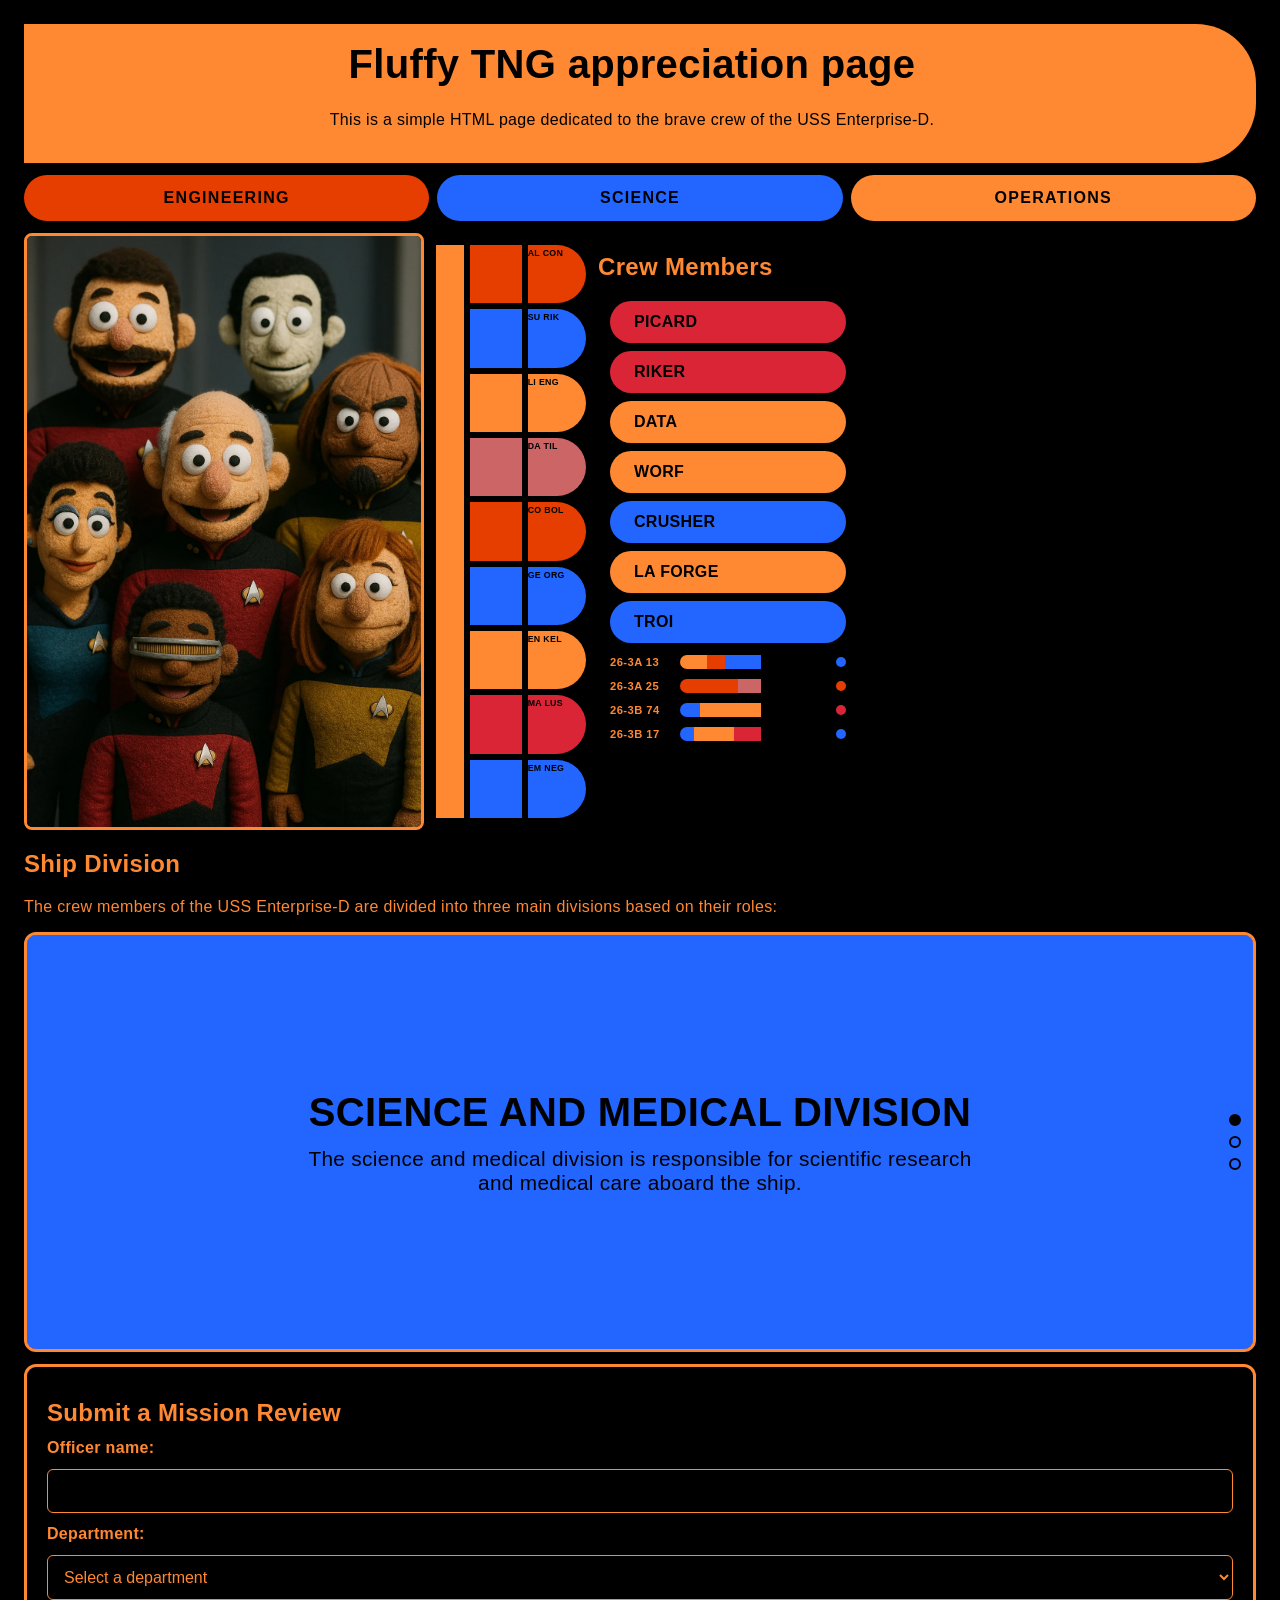
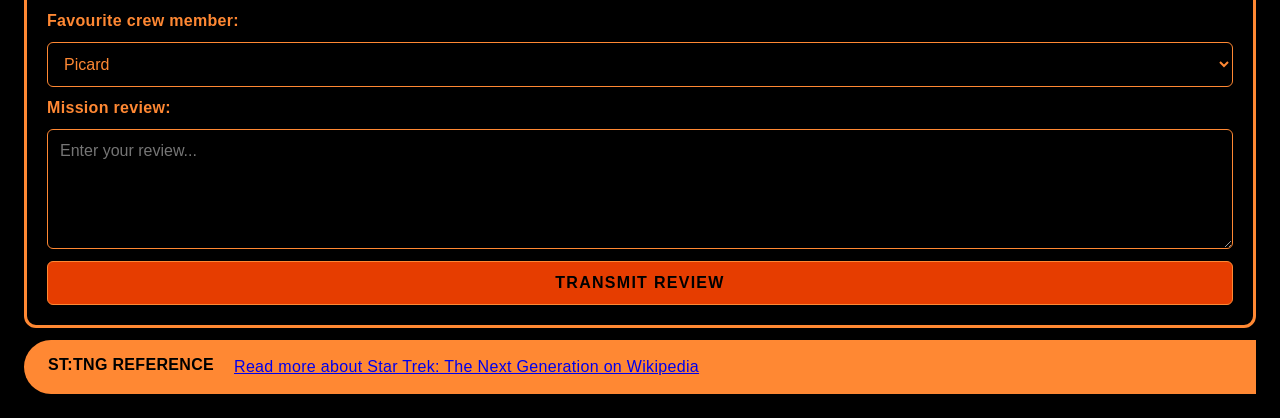
==== index.html @ 2b1b1699 "Add files via upload" ====
<!DOCTYPE html>
<html lang="en">
    <head> 
        <meta charset="UTF-8">
        <meta name="viewport" content="width=device-width, initial-scale=1">
        <title>Fluffy TNG</title>
        <link rel="stylesheet" type="text/css" href="style.css">
    </head>
    <body>
        <header class="header-content">
            <h1>Fluffy TNG appreciation page</h1>
            <p>This is a simple HTML page dedicated to the brave crew of the USS Enterprise-D.</p>
        </header>
        <div class="top">
            <button type="button" class="console-btn btn-eng">Engineering</button>
            <button type="button" class="console-btn btn-science">Science</button>
            <button type="button" class="console-btn btn-ops">Operations</button>
        </div>
        
        <div class="container">
            <div class="main">
                <img src="TNG.webp" alt="The crew of the USS Enterprise-D" width="400" height="400">
            </div>
            <div class="icon-grid" aria-hidden="true">
                <span class="icon-cell-block" style="--c: var(--lcars-orange);"></span>
                <span class="icon-cell" data-label="AL CON" style="--c: var(--lcars-orange);"></span>
                <span class="icon-cell-block" style="--c: var(--lcars-blue);"></span>
                <span class="icon-cell" data-label="SU RIK" style="--c: var(--lcars-blue);"></span>
                <span class="icon-cell-block" style="--c: var(--lcars-peach);"></span>
                <span class="icon-cell" data-label="LI ENG"style="--c: var(--lcars-peach);"></span>
                <span class="icon-cell-block" style="--c: var(--lcars-lavender);"></span>
                <span class="icon-cell" data-label="DA TIL" style="--c: var(--lcars-lavender);"></span>
                <span class="icon-cell-block" style="--c: var(--lcars-orange);"></span>
                <span class="icon-cell" data-label="CO BOL" style="--c: var(--lcars-orange);"></span>
                <span class="icon-cell-block" style="--c: var(--lcars-blue);"></span>
                <span class="icon-cell" data-label="GE ORG" style="--c: var(--lcars-blue);"></span>
                <span class="icon-cell-block" style="--c: var(--lcars-peach);"></span>
                <span class="icon-cell" data-label="EN KEL" style="--c: var(--lcars-peach);"></span>
                <span class="icon-cell-block" style="--c: var(--lcars-alert);"></span>
                <span class="icon-cell" data-label="MA LUS" style="--c: var(--lcars-alert);"></span>
                <span class="icon-cell-block" style="--c: var(--lcars-blue);"></span>
                <span class="icon-cell" data-label="EM NEG" style="--c: var(--lcars-blue);"></span>
            </div>
            <div class="side">
                <h2>Crew Members</h2>
                <nav>
                    <ul>
                        <li>
                            <details name="crew">
                                <summary class="bar-red">Picard</summary>
                                <p>Captain Jean-Luc Picard is the thoughtful and diplomatic commander of the USS Enterprise-D.</p>
                            </details>
                        </li>
                        <li>
                            <details name="crew">
                                <summary class="bar-red">Riker</summary>
                                <p>Commander William Riker is Picard's trusted First Officer and an experienced starship officer.</p>
                            </details>
                        </li>
                        <li>
                            <details name="crew">
                                <summary class="bar-peach">Data</summary>
                                <p>Lieutenant Commander Data is an android science officer who seeks to understand humanity.</p>
                            </details>
                        </li>
                        <li>
                            <details name="crew">
                                <summary class="bar-peach">Worf</summary>
                                <p>Lieutenant Worf is the Enterprise-D's Klingon security chief and tactical officer.</p>
                            </details>
                        </li>
                        <li>
                            <details name="crew">
                                <summary class="bar-blue">Crusher</summary>
                                <p>Dr Beverly Crusher is the ship's chief medical officer.</p>
                            </details>
                        </li>
                        <li>
                            <details name="crew">
                                <summary class="bar-peach">La Forge</summary>
                                <p>Lieutenant Commander Geordi La Forge is the ship's chief engineer.</p>
                            </details>
                        </li>
                        <li>
                            <details name="crew">
                                <summary class="bar-blue">Troi</summary>
                                <p>Commander Deanna Troi is the ship's empathic counsellor.</p>
                            </details>
                        </li>
                    </ul>
                </nav>
                <div class="readout" aria-hidden="true">
                    <div class="readout-row">
                        <span class="readout-label">26-3A 13</span>
                        <div class="readout-bar">
                            <div class="readout-fill">
                                <span class="seg" style="--c: var(--lcars-peach); flex-grow: 3;"></span>
                                <span class="seg" style="--c: var(--lcars-orange); flex-grow: 2;"></span>
                                <span class="seg" style="--c: var(--lcars-blue); flex-grow: 4;"></span>
                            </div>
                        </div>
                        <span class="led-dot"></span>
                    </div>
                    <div class="readout-row">
                        <span class="readout-label">26-3A 25</span>
                        <div class="readout-bar">
                            <div class="readout-fill">
                                <span class="seg" style="--c: var(--lcars-orange); flex-grow: 5;"></span>
                                <span class="seg" style="--c: var(--lcars-lavender); flex-grow: 2;"></span>
                            </div>
                        </div>
                        <span class="led-dot"></span>
                    </div>
                    <div class="readout-row">
                        <span class="readout-label">26-3B 74</span>
                        <div class="readout-bar">
                            <div class="readout-fill">
                                <span class="seg" style="--c: var(--lcars-blue); flex-grow: 2;"></span>
                                <span class="seg" style="--c: var(--lcars-peach); flex-grow: 6;"></span>
                            </div>
                        </div>
                        <span class="led-dot"></span>
                    </div>
                    <div class="readout-row">
                        <span class="readout-label">26-3B 17</span>
                        <div class="readout-bar">
                            <div class="readout-fill">
                                <span class="seg" style="--c: var(--lcars-blue); flex-grow: 2;"></span>
                                <span class="seg" style="--c: var(--lcars-peach); flex-grow: 6;"></span>
                                <span class="seg" style="--c: var(--lcars-alert); flex-grow: 4;"></span>
                            </div>
                        </div>
                        <span class="led-dot"></span>
                    </div>
                </div>
            </div>     
        </div>
        
        <h2>Ship Division</h2>
        <p>The crew members of the USS Enterprise-D are divided into three main divisions based on their roles:</p>

        <div class="division-frame">
            <div class="division-scroller" tabindex="0" aria-label="Ship divisions">
                <section class="division-section section-command">
                    <div class="division-content">
                        <h3>Command Division</h3>
                        <p>The command division is responsible for the overall leadership and strategic decision-making of the ship.</p>
                    </div>
                </section>
                <section class="division-section section-operations">
                    <div class="division-content">
                        <h3>Operations Division</h3>
                        <p>The operations division handles the technical and administrative aspects of the ship's operation.</p>
                    </div>
                </section>
                <section class="division-section section-science">
                    <div class="division-content">
                        <h3>Science and Medical Division</h3>
                        <p>The science and medical division is responsible for scientific research and medical care aboard the ship.</p>
                    </div>
                </section>
            </div>
            <div class="pips" aria-hidden="true">
                <span class="pip active"></span>
                <span class="pip"></span>
                <span class="pip"></span>
            </div>
        </div>

        <section class="mission-form" id="mission-panel">
    <div class="form-layer">
        <h2>Submit a Mission Review</h2>

        <form action="#" method="post" id="mission-form">
            <label for="name">Officer name:</label>
            <input type="text" id="name" name="name" required>

            <label for="department">Department:</label>
            <select id="department" name="department" required>
                <option value="">Select a department</option>
                <option value="command">Command</option>
                <option value="operations">Operations</option>
                <option value="science-medical">Science and Medical</option>
            </select>

            <label for="crew-member">Favourite crew member:</label>
            <select id="crew-member" name="crew-member">
                <option>Picard</option>
                <option>Riker</option>
                <option>Data</option>
                <option>Worf</option>
                <option>La Forge</option>
                <option>Troi</option>
            </select>

            <label for="review">Mission review:</label>
            <textarea id="review" name="review" rows="5" placeholder="Enter your review..."></textarea>

            <button type="submit">Transmit Review</button>
        </form>
    </div>

    <div class="transmission-status" id="transmission-status" aria-live="polite" hidden>
    <div class="ufp-badge" aria-hidden="true">
        <img src="UFP.jpg" alt="United Federation of Planets logo">
    </div>

    <p class="status-line">OUTGOING TRANSMISSION</p>
    <p class="status-detail" id="status-detail"></p>
    <button type="button" id="status-reset">Close</button>
</div>
</section>
        <footer class="footer-content">
            <h2>ST:TNG reference</h2>
            <a href="https://en.wikipedia.org/wiki/Star_Trek:_The_Next_Generation">Read more about Star Trek: The Next Generation on Wikipedia</a>
        </footer> 
    <script src="script.js"></script>       
    </body> 
</html>
---- style.css ----
:root {
    --lcars-black: #000000;
    --lcars-orange: #e63d00;
    --lcars-peach: #ff8833;
    --lcars-lavender: #cc6666;
    --lcars-blue: #2266ff;
    --lcars-alert: #da2537;
    --lcars-font: "Helvetica Ultra Compressed", sans-serif;
}

* {
    box-sizing: border-box;
}

body {
    margin: 0;
    padding: clamp(12px, 4vw, 24px);
    background: var(--lcars-black);
    color: var(--lcars-peach);
    font-family: var(--lcars-font);
    letter-spacing: 0.02em;
}

header {
    display: flex;
    flex-direction: column;
    align-items: center;
    background: var(--lcars-peach);
    border-radius: 0 60px 60px 0;
    padding: 18px 40px 18px 24px;
    margin-bottom: 12px;
    gap: 8px;
}

.header-content h1 {
    margin: 0;
    color: var(--lcars-black);
    font-size: clamp(1.25rem, 4vw + 0.5rem, 2.5rem);
}

.header-content p {
    color: var(--lcars-black);
}

.container {
    display: flex;
    flex-wrap: wrap;
    gap: 12px;
}
.top {
    display: flex;
    flex-wrap: wrap;
    gap: 8px;
    margin-bottom: 12px;
}

.console-btn {
    flex: 1 1 120px;
    padding: 14px 12px;
    border: none;
    border-radius: 999px;
    font: inherit;
    font-weight: 900;
    letter-spacing: 0.08em;
    text-transform: uppercase;
    color: var(--lcars-black);
    cursor: pointer;
    transition: filter 0.15s ease, transform 0.1s ease;
}

.console-btn.active {
    outline: 3px solid var(--lcars-alert);
    outline-offset: 2px;
}

.console-btn:hover {
    filter: brightness(1.2);
}

/* Button and barStyles */
.btn-eng {
    background: var(--lcars-orange);
}
.btn-science {
    background: var(--lcars-blue);
}
.btn-ops {
    background: var(--lcars-peach);
}

.bar-orange {
    background: var(--lcars-orange);
}
.bar-peach {
    background: var(--lcars-peach);
}
.bar-lavender {
    background: var(--lcars-lavender);
}
.bar-blue {
    background: var(--lcars-blue);
}
.bar-red {
    background: var(--lcars-alert);
}

/* ============================================= */

.side {
    flex: 0 1 260px;
    max-width: 320px;
    background-color: var(--lcars-black);
    padding: 0 0 20px;
}
.main {
    display: flex;
    justify-content: flex-start;
    align-items: flex-start;
}

/*----------- System Readout -----------*/

.icon-grid {
    flex: 0 1 150px;
    display: grid;
    grid-template-columns: 28px 1fr 1fr;
    grid-auto-rows: minmax(40px, auto);
    gap: 6px;
    padding: 12px 0;
}

.icon-grid::before {
    content: "";
    grid-column: 1;
    grid-row: 1 / 10;
    background: var(--lcars-peach) 25% 100%
}

.icon-cell {
    aspect-ratio: 1;
    place-items: start center;
    padding-top: 3px;
    border-radius: 0 60px 60px 0;
    background: var(--c);
    animation: led-flicker 2.8s ease-in-out infinite;
    color: var(--lcars-black);
    font-size: 0.55rem;
    font-weight: 900;
    grid-column: 3;
}

.icon-cell-block {
    display: block;
    background: var(--c);
    animation: led-flicker 2.8s ease-in-out infinite;
    grid-column: 2;
}

.icon-cell::before {
    content: attr(data-label);
}

.icon-grid .icon-cell:nth-child(2) { animation-delay: 0.1s; animation-duration: 2.3s; }
.icon-grid .icon-cell:nth-child(4) { animation-delay: 1.4s; animation-duration: 3.1s; }
.icon-grid .icon-cell:nth-child(6) { animation-delay: 0.6s; animation-duration: 2.7s; }
.icon-grid .icon-cell:nth-child(8) { animation-delay: 2.0s; animation-duration: 3.6s; }
.icon-grid .icon-cell:nth-child(10) { animation-delay: 0.3s; animation-duration: 2.9s; }
.icon-grid .icon-cell:nth-child(12) { animation-delay: 1.8s; animation-duration: 2.4s; }
.icon-grid .icon-cell:nth-child(14) { animation-delay: 0.9s; animation-duration: 3.3s; }
.icon-grid .icon-cell:nth-child(16) { animation-delay: 2.4s; animation-duration: 2.6s; }
.icon-grid .icon-cell:nth-child(18) { animation-delay: 1.1s; animation-duration: 3.0s; }

.icon-grid .icon-cell-block:nth-child(1) { animation-delay: 0.2s; animation-duration: 2.4s; }
.icon-grid .icon-cell-block:nth-child(3) { animation-delay: 1.5s; animation-duration: 3.2s; }
.icon-grid .icon-cell-block:nth-child(5) { animation-delay: 0.7s; animation-duration: 2.8s; }
.icon-grid .icon-cell-block:nth-child(7) { animation-delay: 2.1s; animation-duration: 3.7s; }
.icon-grid .icon-cell-block:nth-child(9) { animation-delay: 0.4s; animation-duration: 3.0s; }
.icon-grid .icon-cell-block:nth-child(11) { animation-delay: 1.9s; animation-duration: 2.5s; }
.icon-grid .icon-cell-block:nth-child(13) { animation-delay: 1.0s; animation-duration: 3.4s; }
.icon-grid .icon-cell-block:nth-child(15) { animation-delay: 2.5s; animation-duration: 2.7s; }
.icon-grid .icon-cell-block:nth-child(17) { animation-delay: 1.2s; animation-duration: 3.1s; }

@media screen and (max-width: 700px) {
    .container {
        flex-direction: column;
    }

    .side,
    .main,
    .icon-grid {
        flex: 1 1 auto;
        width: 100%;
        max-width: none;
    }

    .icon-grid {
        grid-template-columns: 28px repeat(2, minmax(0, 1fr));
        padding: 10px 0;
    }

    .icon-cell {
        aspect-ratio: auto;
        min-height: 40px;
    }

    header {
        border-radius: 0 40px 40px 0;
        padding: 14px 24px 14px 16px;
    }

    footer {
        flex-direction: column;
        align-items: flex-start;
        border-radius: 40px 0 0 40px;
    }

    .uniform,
    nav ul li summary {
        padding: 12px 18px; 
    }
}

img {
    display: block;
    margin: 0;
    border: 3px solid var(--lcars-peach);
    border-radius: 8px;
    max-width: 100%;
    height: auto;
}

nav ul {
    list-style: none;
    margin: 0;
    padding: 0 12px;
    display: flex;
    flex-direction: column;
    gap: 8px;
}

nav ul li summary {
    padding: 12px 24px;
    border-radius: 999px;
    font-weight: 900;
    text-transform: uppercase;
    color: var(--lcars-black);
    list-style: none; /* removes the default triangle icon */
    cursor: pointer;
}

nav ul li summary:hover {
    filter: brightness(1.2);
}

nav ul li details p {
    background: var(--lcars-black);
    color: var(--lcars-peach);
    margin: 4px 0 0;
    padding: 10px 16px;
    border-radius: 0 0 16px 16px;
}

/*----------- Uniform Styles -----------*/

.uniform {
    margin: 8px 12px;
    padding: 10px 18px;
    border-radius: 999px;
    font-weight: 900;
    text-transform: uppercase;
    font-size: 0.85rem;
}

/*----------- System readout (sidebar) -----------*/

.readout {
    display: flex;
    flex-direction: column;
    gap: 10px;
    padding: 12px;
    margin-bottom: 20px;
}

.readout-row {
    display: flex;
    align-items: center;
    gap: 8px;
}

.readout-label {
    width: 62px;
    flex-shrink: 0;
    font-size: 0.7rem;
    font-weight: 900;
    letter-spacing: 0.04em;
    color: var(--lcars-peach);
}

.readout-bar {
    display: flex;
    flex: 1;
    height: 14px;
    border-radius: 999px;
    overflow: hidden;
    background: var(--lcars-black);
}

.readout-fill {
    display: flex;
    height: 100%;
    width: 55%;
    animation: readout-pulse 4s ease-in-out infinite;
}

.readout-fill .seg {
    background: var(--c);
    flex-grow: 1;
}

.readout-row:nth-child(1) .readout-fill {
    animation-duration: 3.6s;
    animation-delay: 0s;
}

.readout-row:nth-child(2) .readout-fill {
    animation-duration: 5.1s;
    animation-delay: 0.8s;
}

.readout-row:nth-child(3) .readout-fill {
    animation-duration: 4.4s;
    animation-delay: 1.6s;
}

.readout-row:nth-child(4) .readout-fill {
    animation-duration: 2.4s;
    animation-delay: 1.1s;
}

@keyframes readout-pulse {
    0%   { width: 45%; }
    30%  { width: 88%; }
    55%  { width: 60%; }
    80%  { width: 97%; }
    100% { width: 45%; }
}

.led-dot {
    width: 10px;
    height: 10px;
    border-radius: 50%;
    flex-shrink: 0;
    background: var(--lcars-alert);
    animation: led-flicker 2.6s ease-in-out infinite;
}

.readout-row:nth-child(1) .led-dot {
    background: var(--lcars-blue);
    animation-delay: 0.2s;
    animation-duration: 2.1s;
}

.readout-row:nth-child(2) .led-dot {
    background: var(--lcars-orange);
    animation-delay: 1.3s;
    animation-duration: 3.4s;
}

.readout-row:nth-child(3) .led-dot {
    background: var(--lcars-alert);
    animation-delay: 0.7s;
    animation-duration: 2.8s;
}

.readout-row:nth-child(4) .led-dot {
    background: var(--lcars-blue);
    animation-delay: 0.3s;
    animation-duration: 2.5s;
}

@keyframes led-flicker {
    0%, 45%   { opacity: 1; }
    50%       { opacity: 0.12; }
    55%, 100% { opacity: 1; }
}

/* Division scroller section */

.division-frame {
    position: relative;
    height: min(70dvh, 420px);
    margin: 12px 0;
    border: 3px solid var(--lcars-peach);
    border-radius: 12px;
    background: var(--lcars-black);
    overflow: hidden;
    contain: paint; 
}

.division-scroller {
    height: 100%;
    overflow-y: auto;
    scroll-snap-type: y mandatory;
    overscroll-behavior: auto;    
}

.division-section {
    height: 100%;
    scroll-snap-align: start;
    scroll-snap-stop: always;
    view-timeline: --section;
}

.section-command    { --bg: var(--lcars-alert); }
.section-operations { --bg: var(--lcars-peach); }
.section-science    { --bg: var(--lcars-blue); }

.division-content {
    height: 100%;
    display: grid;
    place-content: center;
    gap: 12px;
    padding: 0 20px;
    text-align: center;
    color: var(--lcars-black);
    background: var(--bg);
}

.division-content h3 {
    margin: 0;
    font-size: clamp(1.5rem, 6vw, 2.5rem);
    text-transform: uppercase;
}

.division-content p {
    margin: 0 auto;
    max-width: 60ch;
    font-size: clamp(1rem, 3vw, 1.3rem);
}

.pips {
    position: absolute;
    top: 50%;
    right: 12px;
    transform: translateY(-50%);
    display: flex;
    flex-direction: column;
    gap: 10px;
}

.pip {
    width: 12px;
    height: 12px;
    border: 2px solid var(--lcars-black);
    border-radius: 50px;
}

.pip.active {
    background: var(--lcars-black);
}

@supports (animation-timeline: view()) {
    @media (prefers-reduced-motion: no-preference) {
        .division-content {
            position: fixed;
            inset: 0;
            height: auto;
            pointer-events: none;
            animation: blink ease-in-out both;
            animation-timeline: --section;
        }
    }
}

@keyframes blink {
    0%, 100% { filter: blur(0.5rem); opacity: 0; }
    50%      { filter: blur(0);      opacity: 1; }
}

/*----------- Footer -----------*/

footer {
    display: flex;
    align-items: center;
    gap: 20px;
    background: var(--lcars-peach);
    border-radius: 60px 0 0 60px;
    padding: 16px 24px;
    margin-top: 12px;
}

.footer-content h2 {
    margin: 0 0 4px;
    color: var(--lcars-black);
    text-transform: uppercase;
    font-size: 1rem;
}

/*----------- Form Styles -----------*/

.mission-form {
    position: relative;
    background: var(--lcars-black);
    padding: 20px;
    border: 3px solid var(--lcars-peach);
    border-radius: 12px;
    overflow: hidden;
}

.form-layer {
    transition: opacity 0.2s ease;
}

.mission-form.is-locked .form-layer {
    opacity: 0.2;
    filter: blur(1px);
    pointer-events: none;
}

.mission-form h2 {
    margin: 12px 0;
    color: var(--lcars-peach);
    text-align: left;
}

.mission-form form {
    display: flex;
    flex-direction: column;
    gap: 12px;
}

.mission-form label {
    color: var(--lcars-peach);
    font-weight: 600;
}

.mission-form input,
.mission-form select,
.mission-form textarea,
.mission-form button {
    width: 100%;
    padding: 0.75rem;
    border: 1px solid var(--lcars-peach);
    border-radius: 6px;
    background-color: var(--lcars-black);
    color: var(--lcars-peach);   
    font: inherit;
}

.mission-form input:focus-visible,
.mission-form select:focus-visible,
.mission-form textarea:focus-visible {
    outline: 2px solid var(--lcars-blue);
    outline-offset: 2px;
}

.mission-form textarea {
    min-height: 120px;
    resize: vertical;
}

.mission-form button {
    background: var(--lcars-orange);
    color: var(--lcars-black);
    font-weight: 900;
    letter-spacing: 0.08em;
    text-transform: uppercase;
    cursor: pointer;
    transition: filter 0.2s ease;
}

.mission-form button:hover {
    filter: brightness(1.12);
}

/*----------- Transmission Status -----------*/

.transmission-status {
    position: absolute;
    inset: 20px;
    display: flex;
    flex-direction: column;
    justify-content: center;
    align-items: center;
    border: 3px solid var(--lcars-blue);
    border-radius: 12px;
    padding: 20px;
    background: var(--lcars-black);
    font-family: var(--lcars-font);
    opacity: 0;
    pointer-events: none;
    transition: opacity 0.2s ease;
    text-align: center;
}

.mission-form.is-locked .transmission-status {
    opacity: 1;
    pointer-events: auto;
}

.ufp-badge {
    width: auto;
    height: auto;
    display: grid;
    place-items: center; 
    position: relative;
    background: var(--lcars-black);
}

.status-line {
    margin: 0 0 10px;
    color: var(--lcars-peach);
    font-weight: 900;
    letter-spacing: 0.22em;
    text-transform: uppercase;
    text-align: center;
    font-size: clamp(1.3rem, 7vw, 2.5rem);
    animation: status-blink 1.4s steps(1) infinite;
}
.status-detail {
    margin: 0 0 16px;
    color: var(--lcars-blue);
    line-height: 1.4;
    font-size: clamp(1rem, 4.5vw, 2rem);
}

#status-reset {
    width: auto;
    padding: 0.6rem 1.2rem;
    border: 1px solid var(--lcars-peach);
    border-radius: 6px;
    background: var(--lcars-peach);
    color: var(--lcars-black);
    font: inherit;
    font-weight: 900;
    text-transform: uppercase;
    letter-spacing: 0.06em;
    cursor: pointer;
    transition: filter 0.2s ease;
}

#status-reset:hover {
    filter: brightness(1.12);
}

@keyframes status-blink {
    0%, 60% { opacity: 1; }
    75% { opacity: 0.35; }
    100% { opacity: 1; }
}
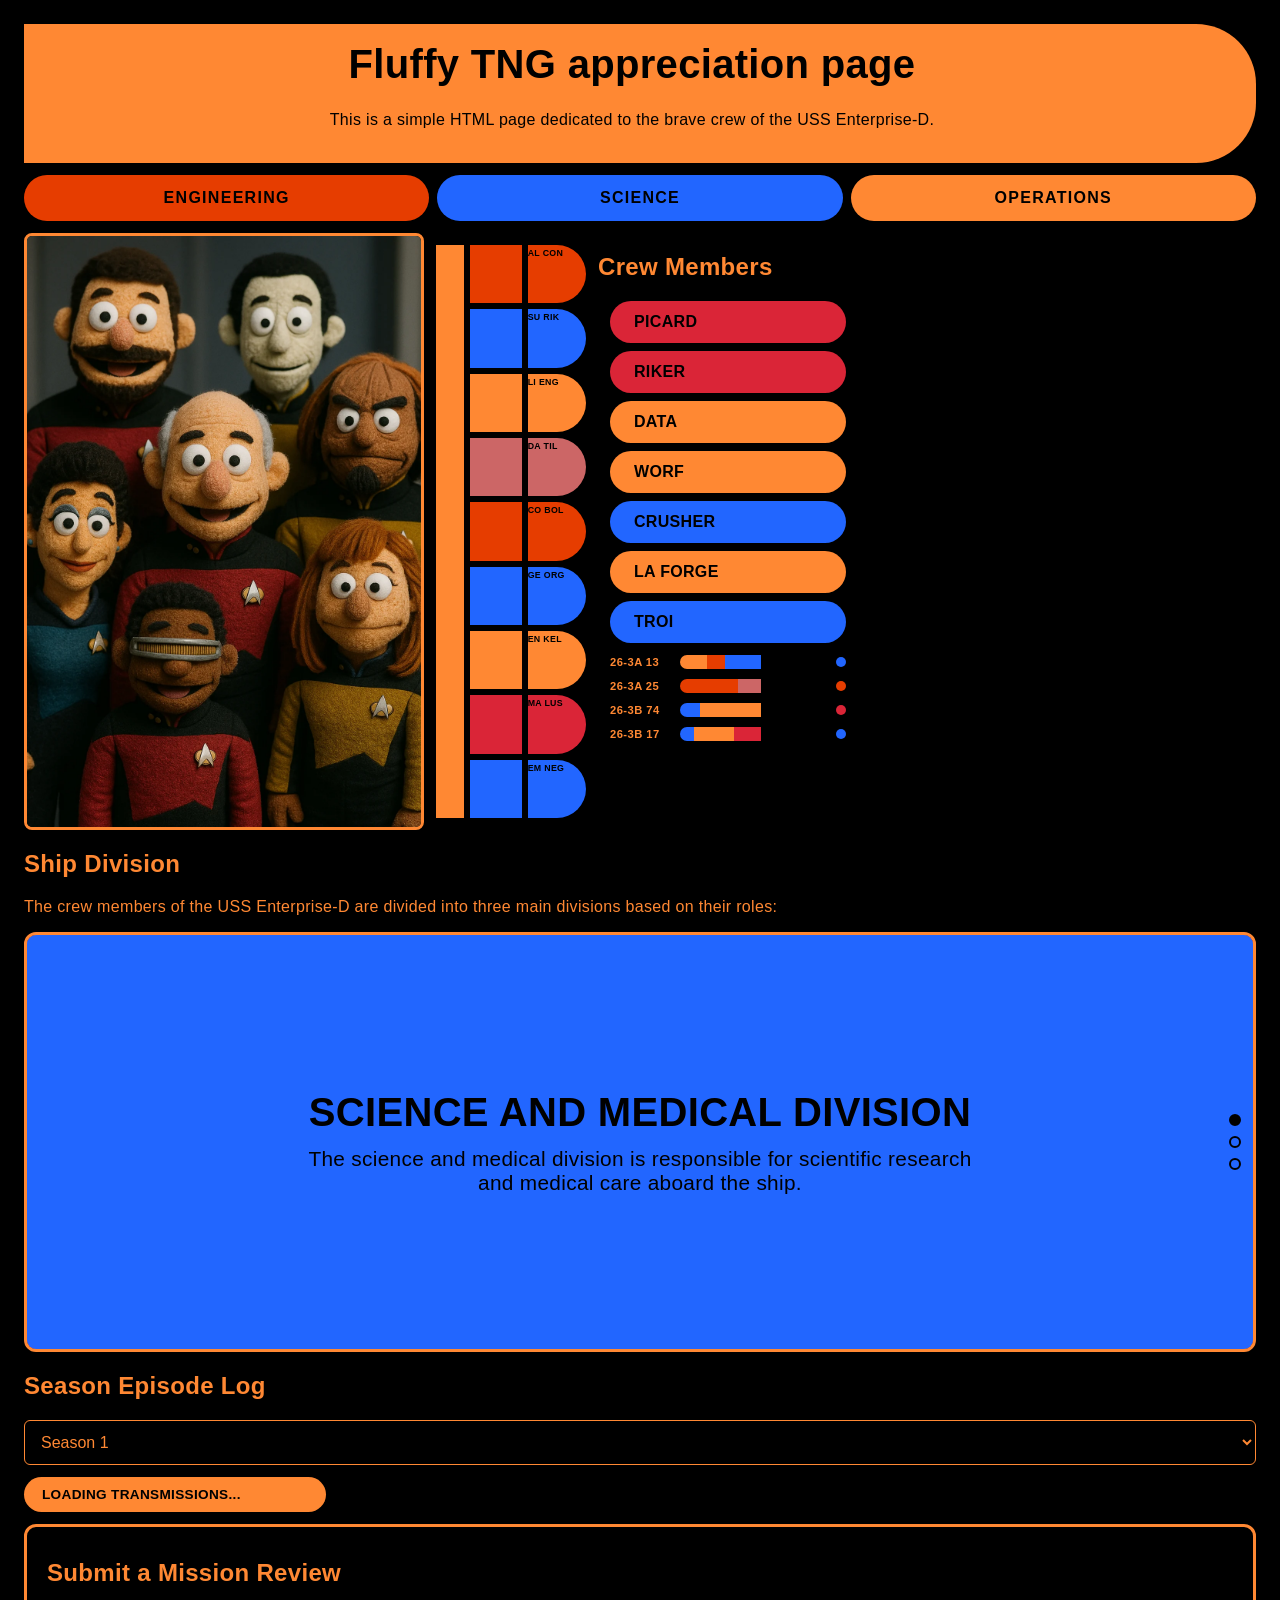
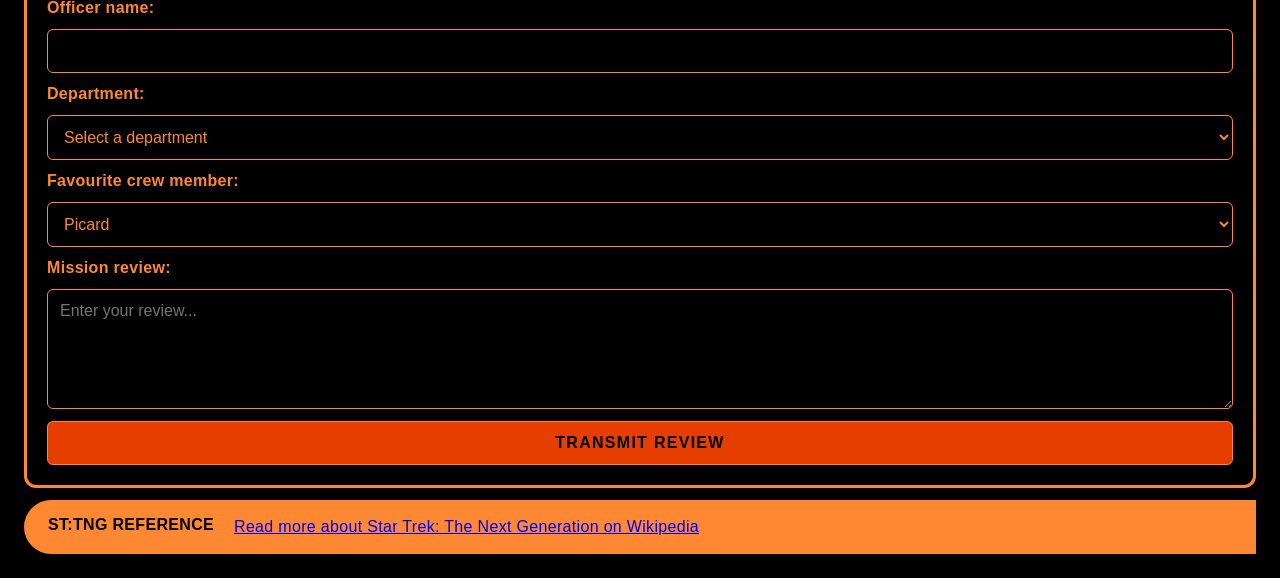
==== commit 7ee697e6: "Week 5 addition of public API" ====
--- a/index.html
+++ b/index.html
@@ -166,9 +166,24 @@
                 <span class="pip"></span>
             </div>
         </div>
+        
+        <!-- Season List accessing public API called STAPI. https://stapi.co/api-overview -->
+        <h2>Season Episode Log</h2>
+        <select id="season-select" class="log-select">
+            <option value="SAMA0000001633">Season 1</option>
+            <option value="SAMA0000001634">Season 2</option>
+            <option value="SAMA0000001635">Season 3</option>
+            <option value="SAMA0000001636">Season 4</option>
+            <option value="SAMA0000001637">Season 5</option>
+            <option value="SAMA0000001638">Season 6</option>
+            <option value="SAMA0000001639">Season 7</option>
+        </select>
+        <ul id="episode-list" class="episode-list" aria-live="polite">
+            <li>loading transmissions...</li>
+        </ul>
 
         <section class="mission-form" id="mission-panel">
-    <div class="form-layer">
+        <div class="form-layer">
         <h2>Submit a Mission Review</h2>
 
         <form action="#" method="post" id="mission-form">
--- a/style.css
+++ b/style.css
@@ -647,4 +647,34 @@
     0%, 60% { opacity: 1; }
     75% { opacity: 0.35; }
     100% { opacity: 1; }
+}
+
+/* Season Episode list styling */
+.episode-list {
+    list-style: none;
+    margin: 12px 0;
+    padding: 0;
+    display: grid;
+    grid-template-columns: repeat(auto-fill, minmax(260px, 1fr));
+    gap: 8px;
+}
+
+.episode-list li {
+    background: var(--lcars-peach);
+    color: var(--lcars-black);
+    padding: 10px 18px;
+    border-radius: 999px;
+    font-weight: 900;
+    text-transform: uppercase;
+    font-size: 0.85rem;
+}
+
+.log-select {
+    width: 100%;
+    padding: 0.75rem;
+    border: 1px solid var(--lcars-peach);
+    border-radius: 6px;
+    background-color: var(--lcars-black);
+    color: var(--lcars-peach);   
+    font: inherit;
 }
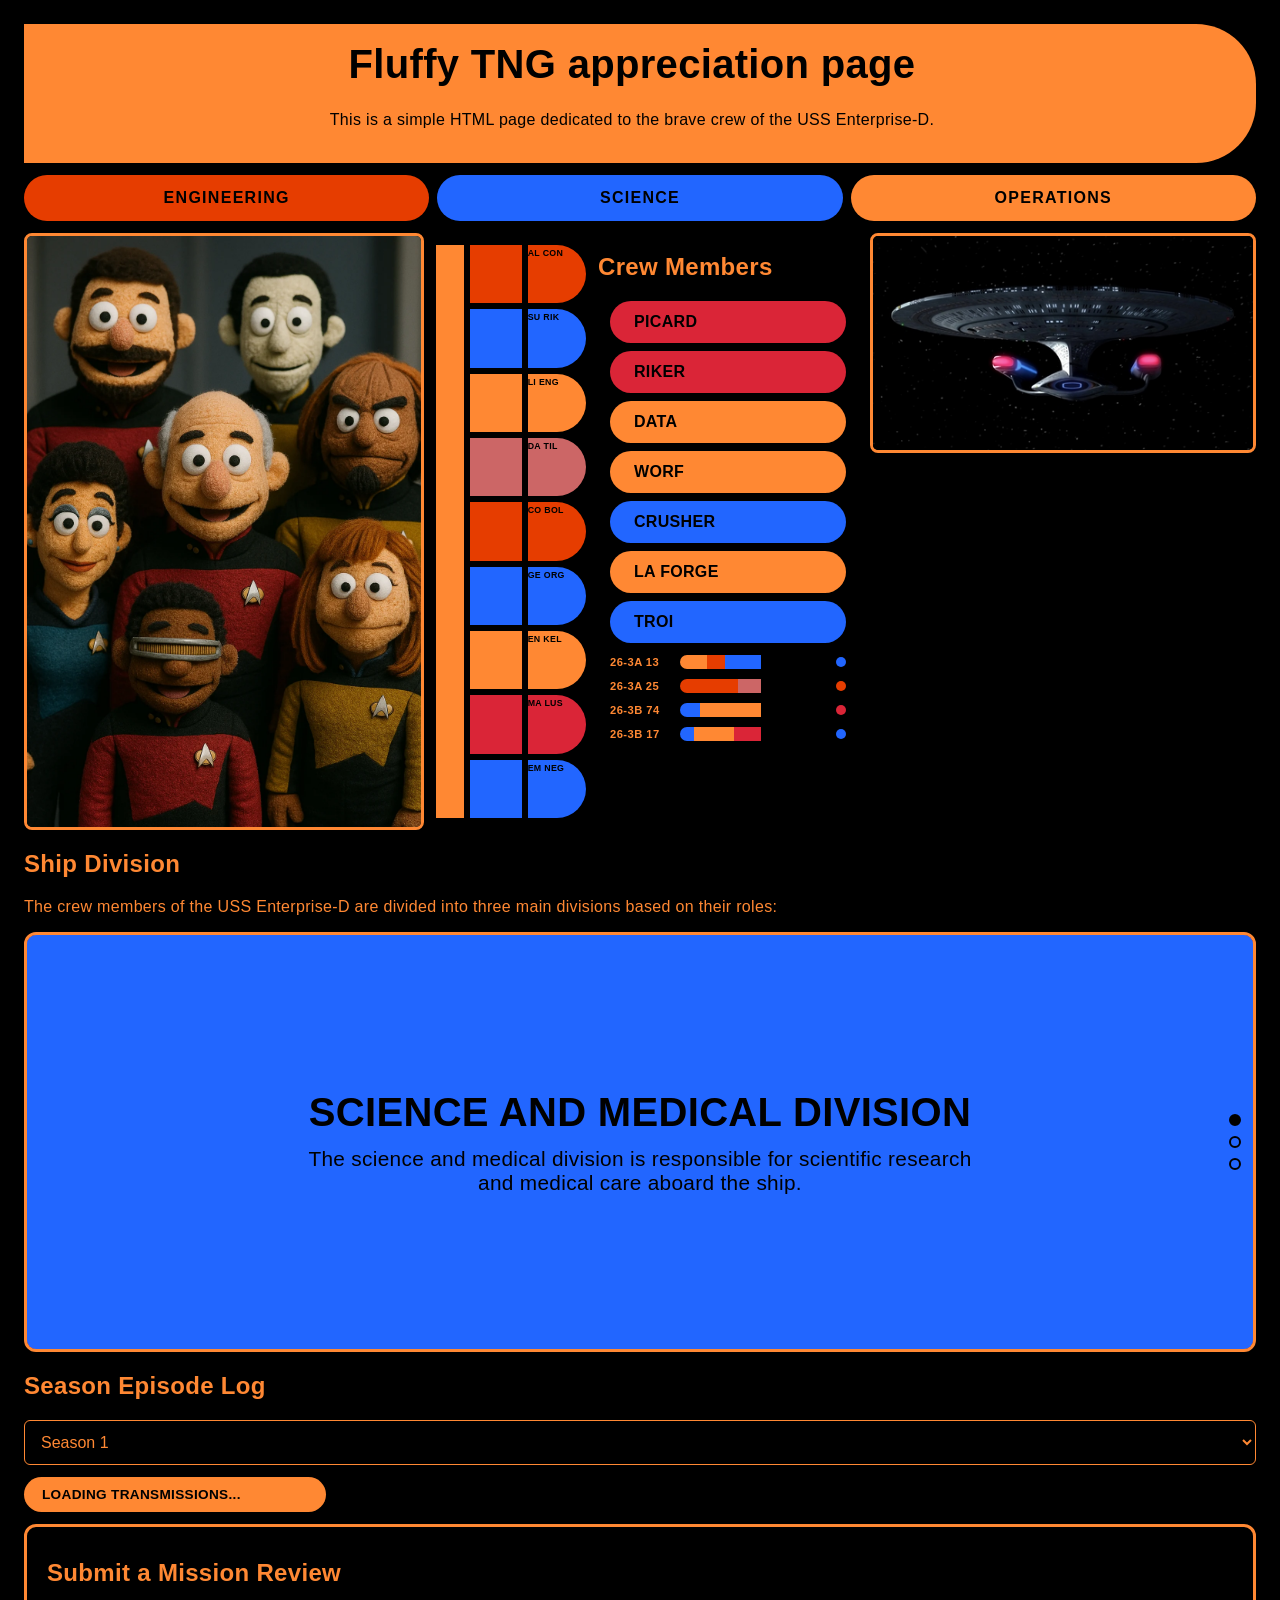
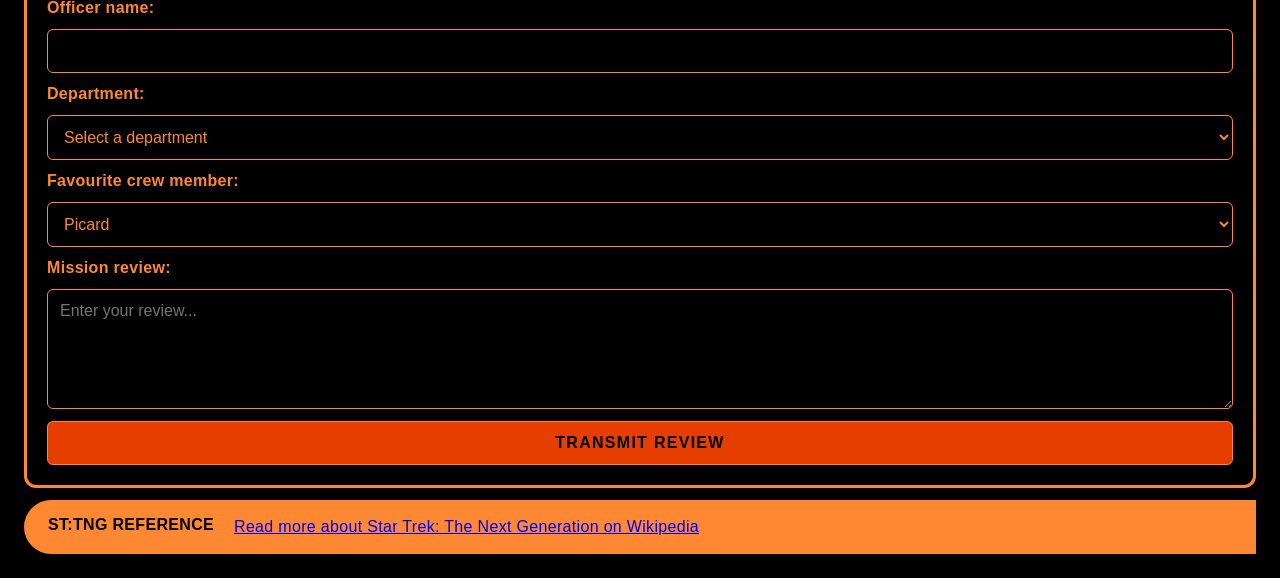
==== commit f0d1e976: "Week 6 - jQuery Worked through W3Schools and added a new .js referenced in HTML to use jQuery instea" ====
--- a/index.html
+++ b/index.html
@@ -133,7 +133,10 @@
                         <span class="led-dot"></span>
                     </div>
                 </div>
-            </div>     
+            </div>
+            <div class="rside">
+                <img src="enterprise-d.jpg" alt="An image of the USS Enterprise-D" width="400" height="400">
+            </div>  
         </div>
         
         <h2>Ship Division</h2>
@@ -185,7 +188,7 @@
         <section class="mission-form" id="mission-panel">
         <div class="form-layer">
         <h2>Submit a Mission Review</h2>
-
+ 
         <form action="#" method="post" id="mission-form">
             <label for="name">Officer name:</label>
             <input type="text" id="name" name="name" required>
@@ -207,7 +210,6 @@
                 <option>La Forge</option>
                 <option>Troi</option>
             </select>
-
             <label for="review">Mission review:</label>
             <textarea id="review" name="review" rows="5" placeholder="Enter your review..."></textarea>
 
@@ -229,6 +231,8 @@
             <h2>ST:TNG reference</h2>
             <a href="https://en.wikipedia.org/wiki/Star_Trek:_The_Next_Generation">Read more about Star Trek: The Next Generation on Wikipedia</a>
         </footer> 
-    <script src="script.js"></script>       
+    <script src="https://ajax.googleapis.com/ajax/libs/jquery/3.7.1/jquery.min.js"></script>
+    <!-- <script src="script.js"></script>        -->
+     <script src="my_jquery_functions.js"></script>
     </body> 
 </html>
--- a/style.css
+++ b/style.css
@@ -116,6 +116,14 @@
     display: flex;
     justify-content: flex-start;
     align-items: flex-start;
+}
+
+.rside {
+    flex: 1 1 200px;   
+}
+
+.rside img {
+    width: 100%;       
 }
 
 /*----------- System Readout -----------*/
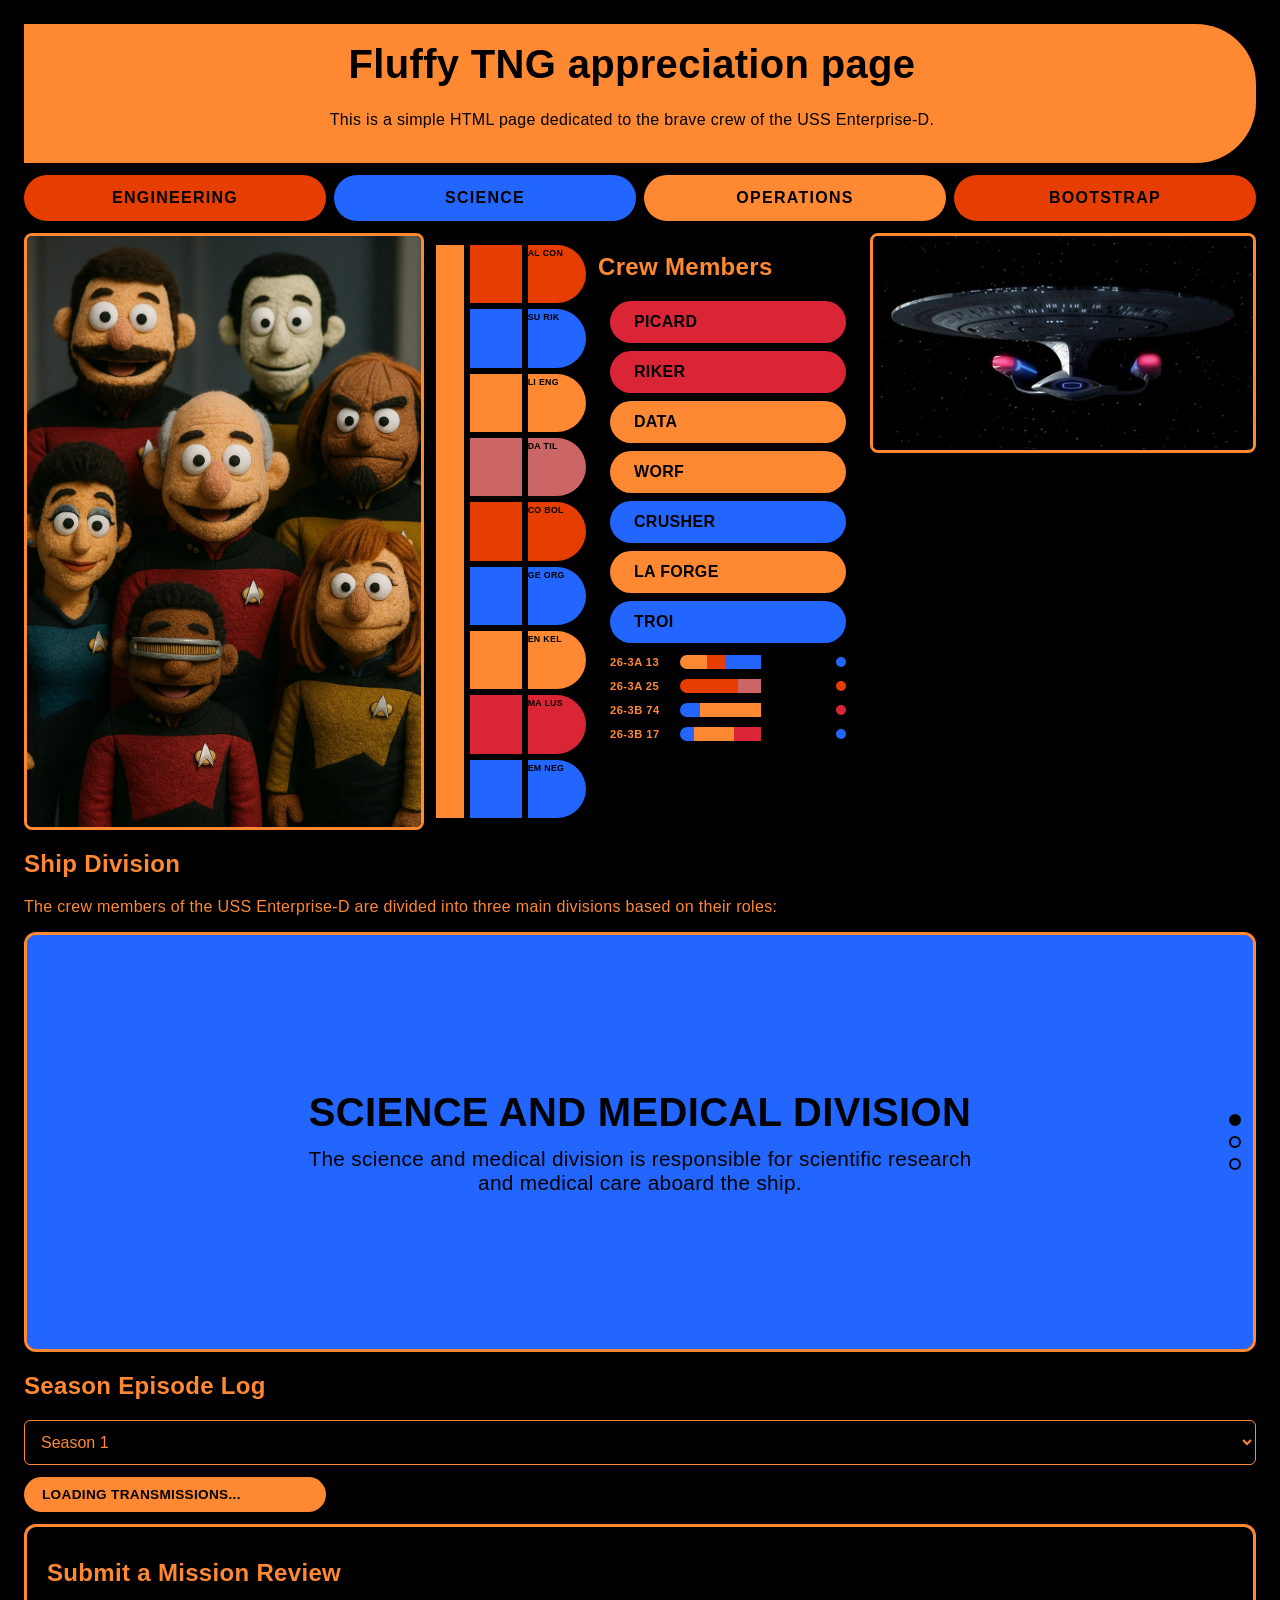
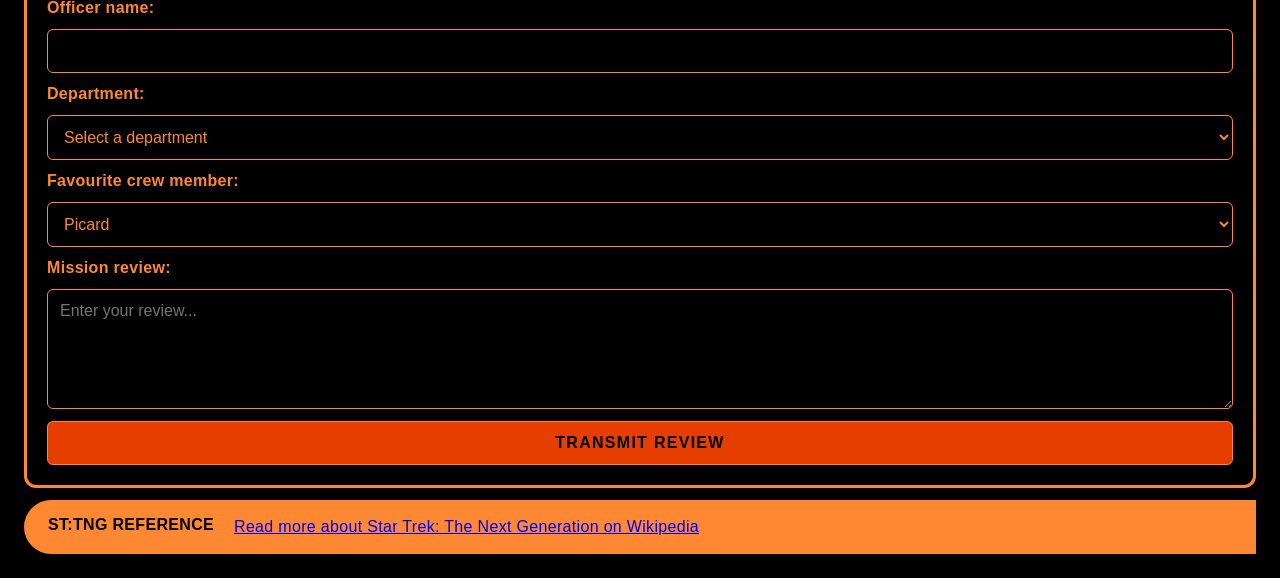
==== commit 85b86a1e: "Update index.html" ====
--- a/index.html
+++ b/index.html
@@ -14,7 +14,9 @@
         <div class="top">
             <button type="button" class="console-btn btn-eng">Engineering</button>
             <button type="button" class="console-btn btn-science">Science</button>
-            <button type="button" class="console-btn btn-ops">Operations</button>
+            <button type="button" class="console-btn btn-ops">Operations</button>
+<button type="button" class="console-btn btn-eng">Bootstrap</button>
+
         </div>
         
         <div class="container">
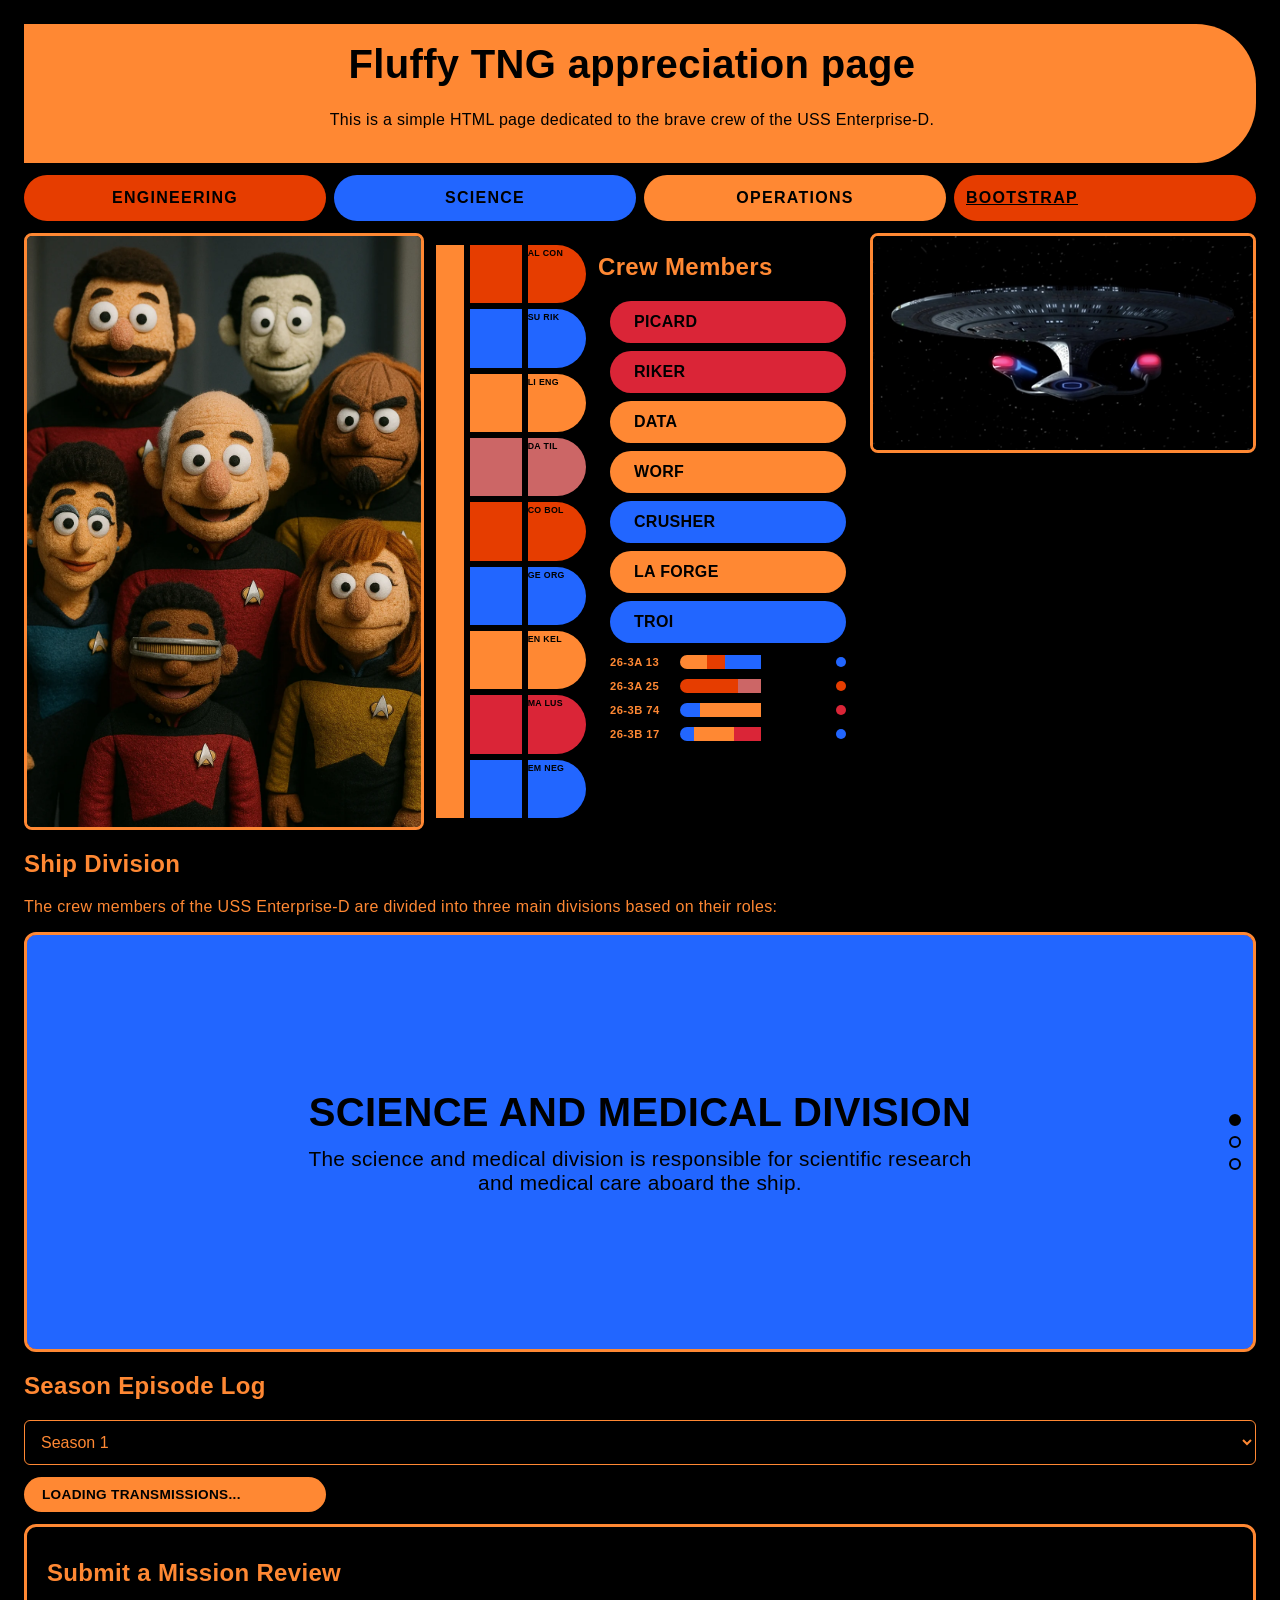
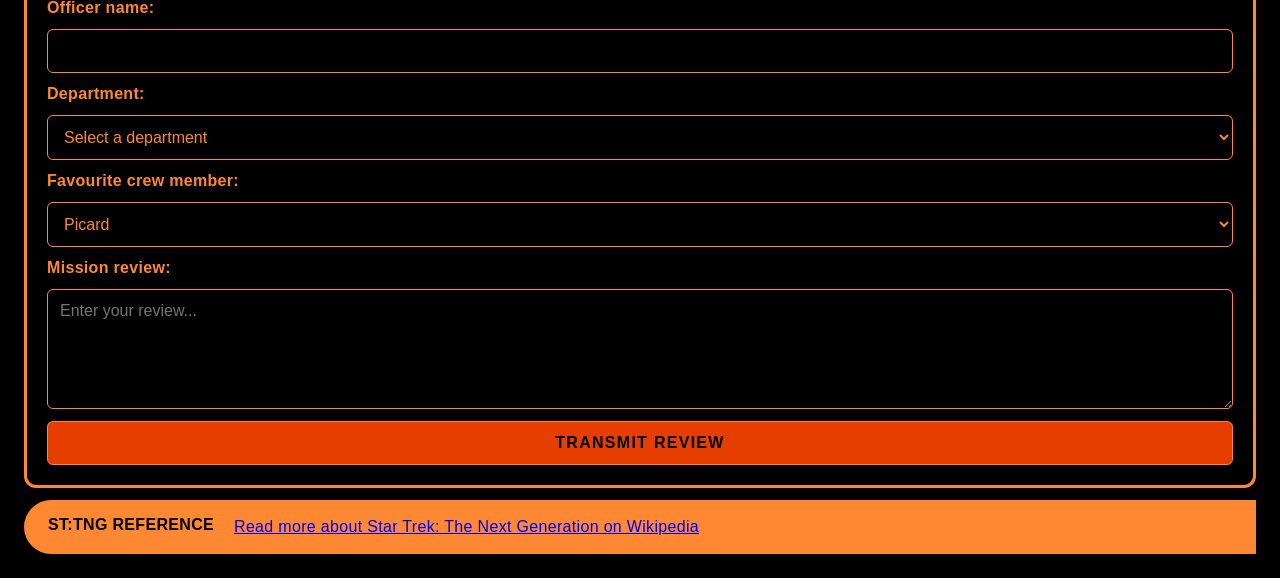
==== commit aaf54ace: "Update index.html" ====
--- a/index.html
+++ b/index.html
@@ -15,8 +15,7 @@
             <button type="button" class="console-btn btn-eng">Engineering</button>
             <button type="button" class="console-btn btn-science">Science</button>
             <button type="button" class="console-btn btn-ops">Operations</button>
-<button type="button" class="console-btn btn-eng">Bootstrap</button>
-
+<a href="/bootstrap-app/" class="console-btn btn-eng" role="button">Bootstrap</a>
         </div>
         
         <div class="container">
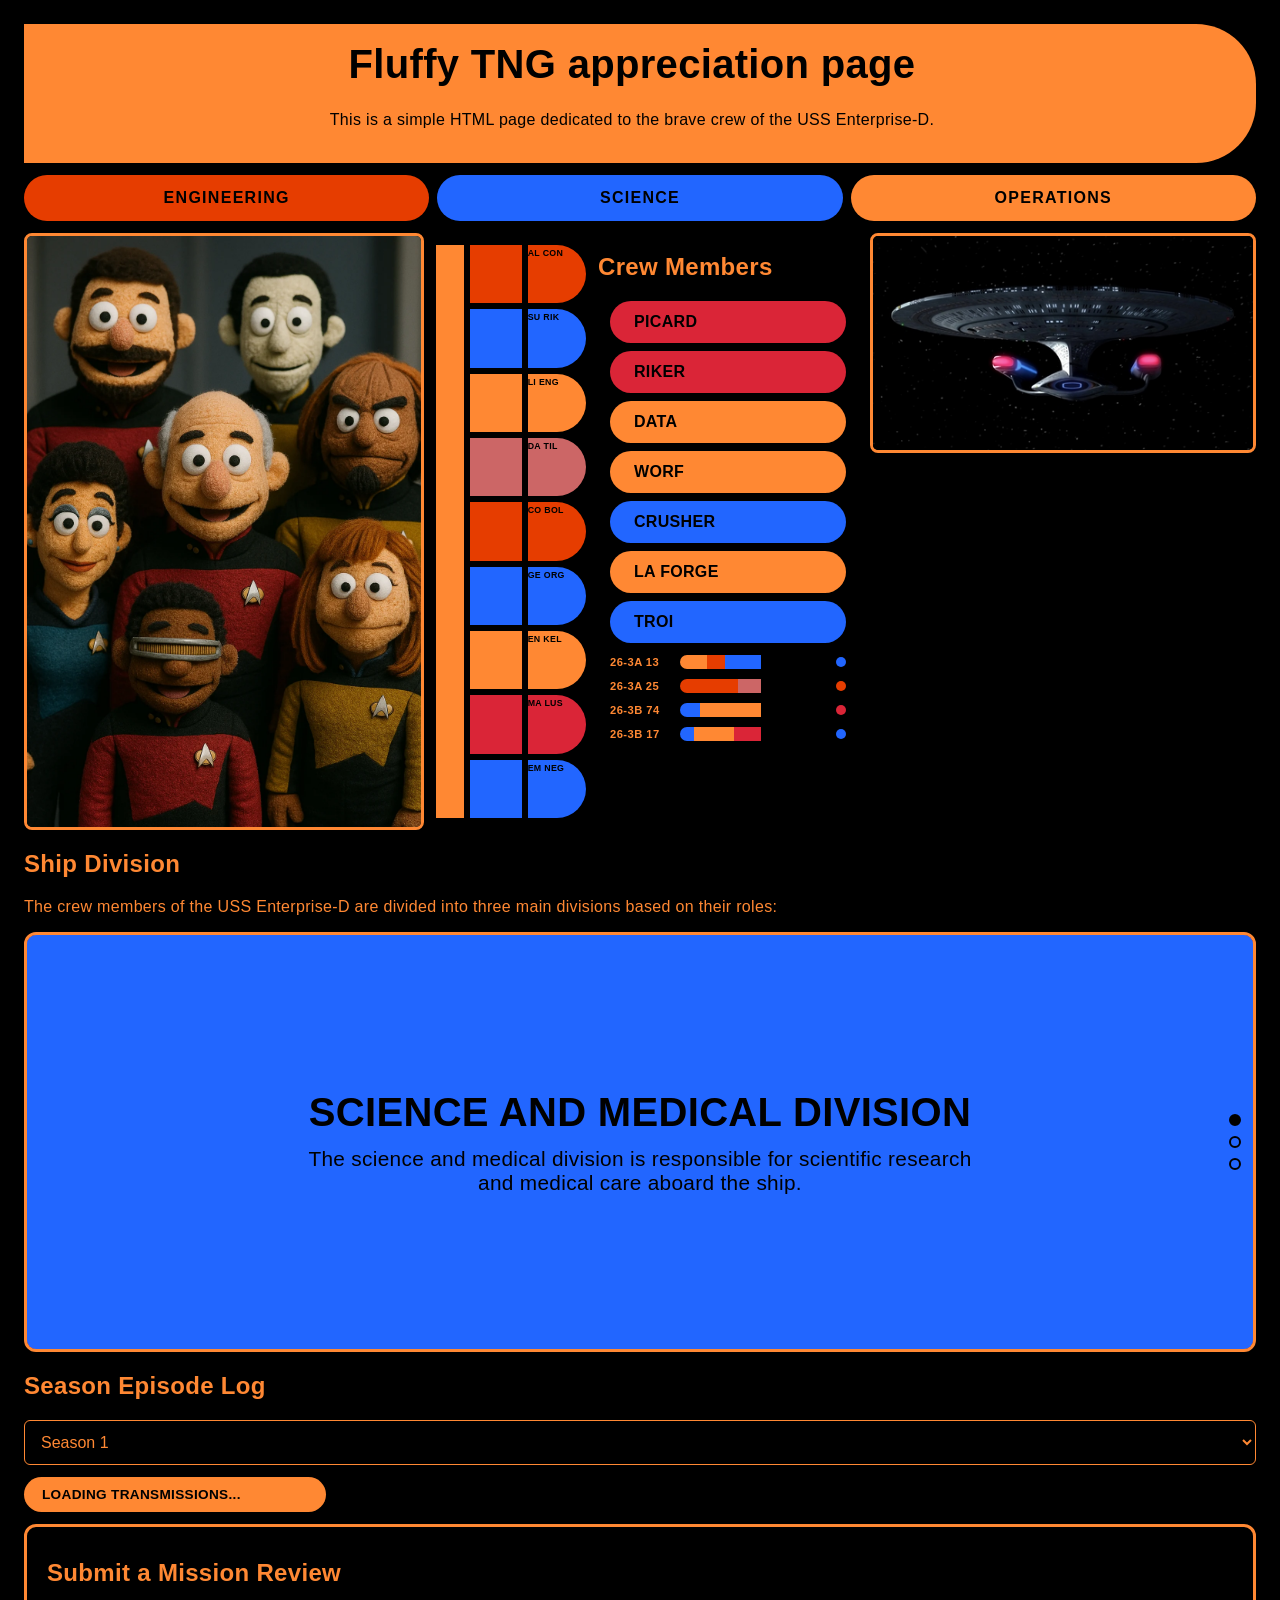
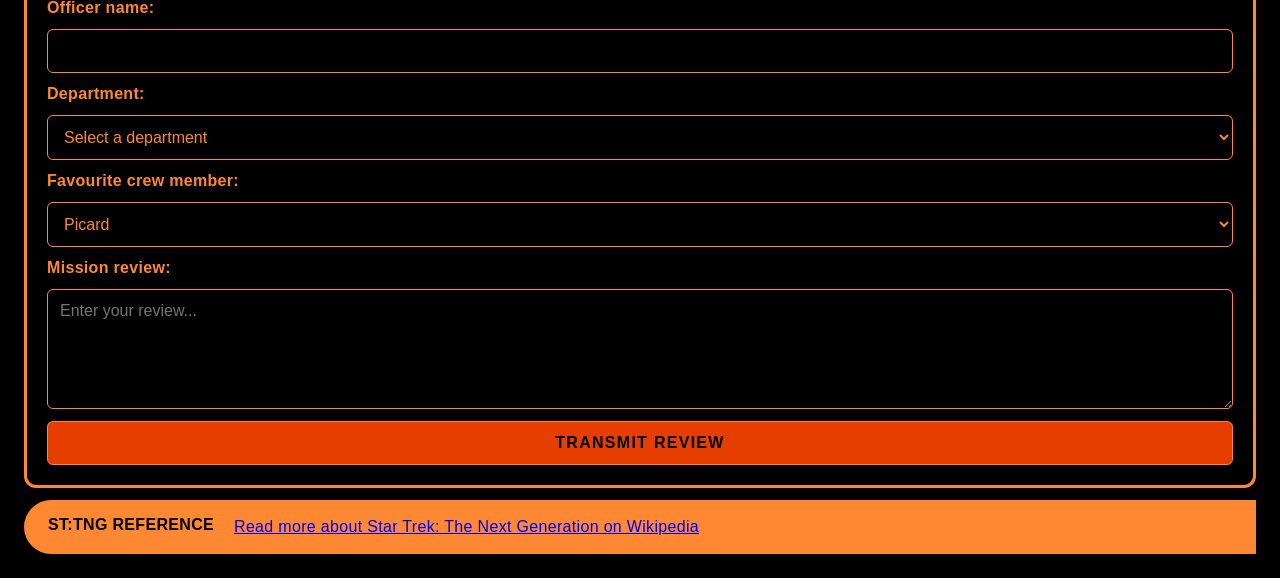
==== commit 8906ed1f: "Refactor index.html structure and content" ====
--- a/index.html
+++ b/index.html
@@ -14,8 +14,7 @@
         <div class="top">
             <button type="button" class="console-btn btn-eng">Engineering</button>
             <button type="button" class="console-btn btn-science">Science</button>
-            <button type="button" class="console-btn btn-ops">Operations</button>
-<a href="/bootstrap-app/" class="console-btn btn-eng" role="button">Bootstrap</a>
+            <button type="button" class="console-btn btn-ops">Operations</button>
         </div>
         
         <div class="container">
@@ -236,4 +235,4 @@
     <!-- <script src="script.js"></script>        -->
      <script src="my_jquery_functions.js"></script>
     </body> 
-</html>+</html>
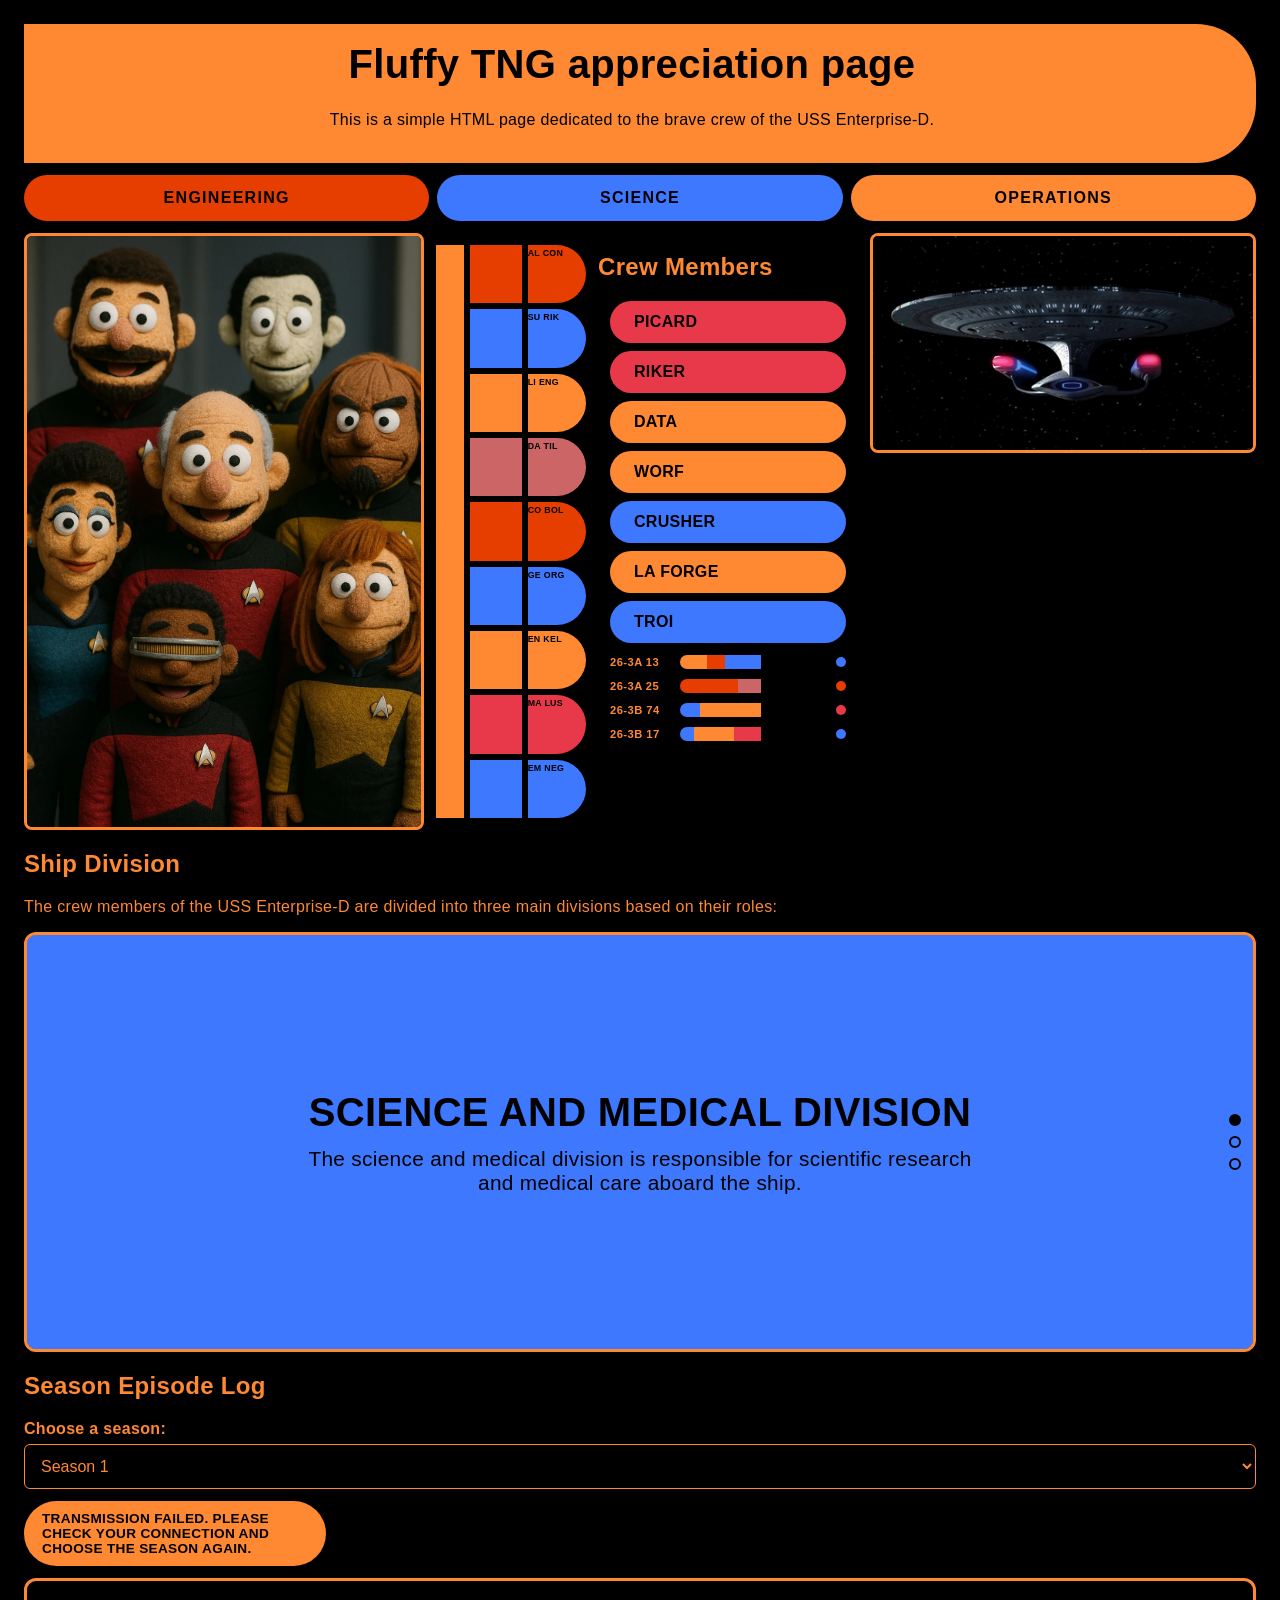
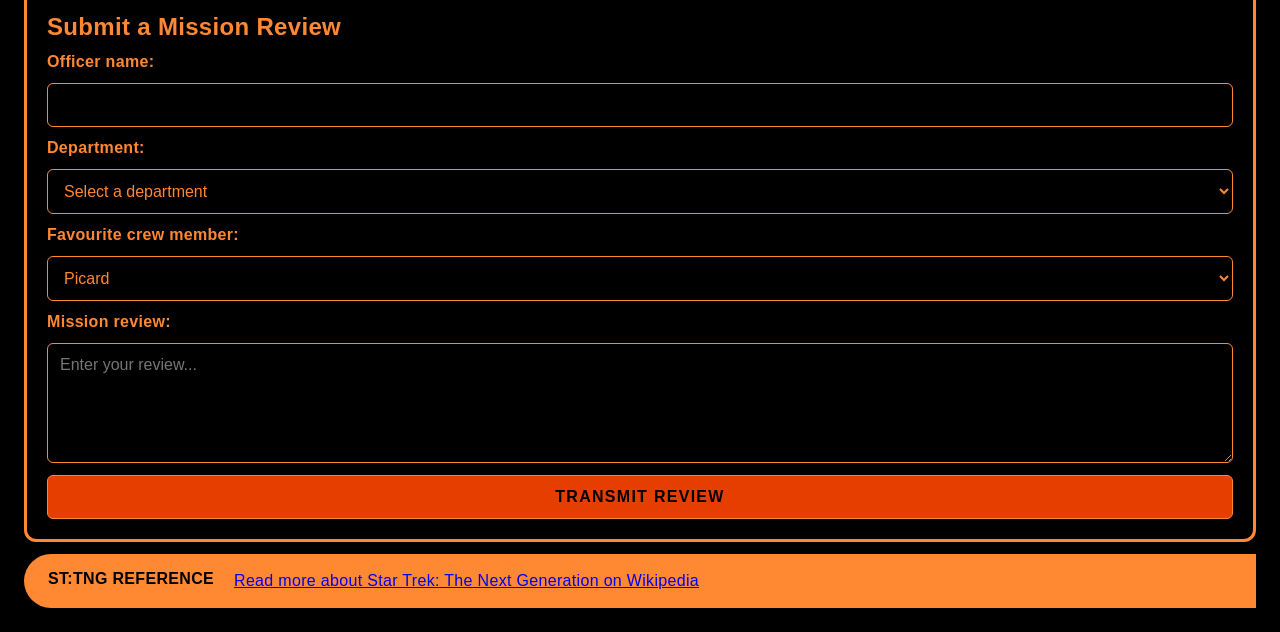
==== commit 2f4b453a: "Commenting added" ====
--- a/index.html
+++ b/index.html
@@ -1,238 +1,240 @@
-<!DOCTYPE html>
-<html lang="en">
-    <head> 
-        <meta charset="UTF-8">
-        <meta name="viewport" content="width=device-width, initial-scale=1">
-        <title>Fluffy TNG</title>
-        <link rel="stylesheet" type="text/css" href="style.css">
-    </head>
-    <body>
-        <header class="header-content">
-            <h1>Fluffy TNG appreciation page</h1>
-            <p>This is a simple HTML page dedicated to the brave crew of the USS Enterprise-D.</p>
-        </header>
-        <div class="top">
-            <button type="button" class="console-btn btn-eng">Engineering</button>
-            <button type="button" class="console-btn btn-science">Science</button>
-            <button type="button" class="console-btn btn-ops">Operations</button>
-        </div>
-        
-        <div class="container">
-            <div class="main">
-                <img src="TNG.webp" alt="The crew of the USS Enterprise-D" width="400" height="400">
-            </div>
-            <div class="icon-grid" aria-hidden="true">
-                <span class="icon-cell-block" style="--c: var(--lcars-orange);"></span>
-                <span class="icon-cell" data-label="AL CON" style="--c: var(--lcars-orange);"></span>
-                <span class="icon-cell-block" style="--c: var(--lcars-blue);"></span>
-                <span class="icon-cell" data-label="SU RIK" style="--c: var(--lcars-blue);"></span>
-                <span class="icon-cell-block" style="--c: var(--lcars-peach);"></span>
-                <span class="icon-cell" data-label="LI ENG"style="--c: var(--lcars-peach);"></span>
-                <span class="icon-cell-block" style="--c: var(--lcars-lavender);"></span>
-                <span class="icon-cell" data-label="DA TIL" style="--c: var(--lcars-lavender);"></span>
-                <span class="icon-cell-block" style="--c: var(--lcars-orange);"></span>
-                <span class="icon-cell" data-label="CO BOL" style="--c: var(--lcars-orange);"></span>
-                <span class="icon-cell-block" style="--c: var(--lcars-blue);"></span>
-                <span class="icon-cell" data-label="GE ORG" style="--c: var(--lcars-blue);"></span>
-                <span class="icon-cell-block" style="--c: var(--lcars-peach);"></span>
-                <span class="icon-cell" data-label="EN KEL" style="--c: var(--lcars-peach);"></span>
-                <span class="icon-cell-block" style="--c: var(--lcars-alert);"></span>
-                <span class="icon-cell" data-label="MA LUS" style="--c: var(--lcars-alert);"></span>
-                <span class="icon-cell-block" style="--c: var(--lcars-blue);"></span>
-                <span class="icon-cell" data-label="EM NEG" style="--c: var(--lcars-blue);"></span>
-            </div>
-            <div class="side">
-                <h2>Crew Members</h2>
-                <nav>
-                    <ul>
-                        <li>
-                            <details name="crew">
-                                <summary class="bar-red">Picard</summary>
-                                <p>Captain Jean-Luc Picard is the thoughtful and diplomatic commander of the USS Enterprise-D.</p>
-                            </details>
-                        </li>
-                        <li>
-                            <details name="crew">
-                                <summary class="bar-red">Riker</summary>
-                                <p>Commander William Riker is Picard's trusted First Officer and an experienced starship officer.</p>
-                            </details>
-                        </li>
-                        <li>
-                            <details name="crew">
-                                <summary class="bar-peach">Data</summary>
-                                <p>Lieutenant Commander Data is an android science officer who seeks to understand humanity.</p>
-                            </details>
-                        </li>
-                        <li>
-                            <details name="crew">
-                                <summary class="bar-peach">Worf</summary>
-                                <p>Lieutenant Worf is the Enterprise-D's Klingon security chief and tactical officer.</p>
-                            </details>
-                        </li>
-                        <li>
-                            <details name="crew">
-                                <summary class="bar-blue">Crusher</summary>
-                                <p>Dr Beverly Crusher is the ship's chief medical officer.</p>
-                            </details>
-                        </li>
-                        <li>
-                            <details name="crew">
-                                <summary class="bar-peach">La Forge</summary>
-                                <p>Lieutenant Commander Geordi La Forge is the ship's chief engineer.</p>
-                            </details>
-                        </li>
-                        <li>
-                            <details name="crew">
-                                <summary class="bar-blue">Troi</summary>
-                                <p>Commander Deanna Troi is the ship's empathic counsellor.</p>
-                            </details>
-                        </li>
-                    </ul>
-                </nav>
-                <div class="readout" aria-hidden="true">
-                    <div class="readout-row">
-                        <span class="readout-label">26-3A 13</span>
-                        <div class="readout-bar">
-                            <div class="readout-fill">
-                                <span class="seg" style="--c: var(--lcars-peach); flex-grow: 3;"></span>
-                                <span class="seg" style="--c: var(--lcars-orange); flex-grow: 2;"></span>
-                                <span class="seg" style="--c: var(--lcars-blue); flex-grow: 4;"></span>
-                            </div>
-                        </div>
-                        <span class="led-dot"></span>
-                    </div>
-                    <div class="readout-row">
-                        <span class="readout-label">26-3A 25</span>
-                        <div class="readout-bar">
-                            <div class="readout-fill">
-                                <span class="seg" style="--c: var(--lcars-orange); flex-grow: 5;"></span>
-                                <span class="seg" style="--c: var(--lcars-lavender); flex-grow: 2;"></span>
-                            </div>
-                        </div>
-                        <span class="led-dot"></span>
-                    </div>
-                    <div class="readout-row">
-                        <span class="readout-label">26-3B 74</span>
-                        <div class="readout-bar">
-                            <div class="readout-fill">
-                                <span class="seg" style="--c: var(--lcars-blue); flex-grow: 2;"></span>
-                                <span class="seg" style="--c: var(--lcars-peach); flex-grow: 6;"></span>
-                            </div>
-                        </div>
-                        <span class="led-dot"></span>
-                    </div>
-                    <div class="readout-row">
-                        <span class="readout-label">26-3B 17</span>
-                        <div class="readout-bar">
-                            <div class="readout-fill">
-                                <span class="seg" style="--c: var(--lcars-blue); flex-grow: 2;"></span>
-                                <span class="seg" style="--c: var(--lcars-peach); flex-grow: 6;"></span>
-                                <span class="seg" style="--c: var(--lcars-alert); flex-grow: 4;"></span>
-                            </div>
-                        </div>
-                        <span class="led-dot"></span>
-                    </div>
-                </div>
-            </div>
-            <div class="rside">
-                <img src="enterprise-d.jpg" alt="An image of the USS Enterprise-D" width="400" height="400">
-            </div>  
-        </div>
-        
-        <h2>Ship Division</h2>
-        <p>The crew members of the USS Enterprise-D are divided into three main divisions based on their roles:</p>
-
-        <div class="division-frame">
-            <div class="division-scroller" tabindex="0" aria-label="Ship divisions">
-                <section class="division-section section-command">
-                    <div class="division-content">
-                        <h3>Command Division</h3>
-                        <p>The command division is responsible for the overall leadership and strategic decision-making of the ship.</p>
-                    </div>
-                </section>
-                <section class="division-section section-operations">
-                    <div class="division-content">
-                        <h3>Operations Division</h3>
-                        <p>The operations division handles the technical and administrative aspects of the ship's operation.</p>
-                    </div>
-                </section>
-                <section class="division-section section-science">
-                    <div class="division-content">
-                        <h3>Science and Medical Division</h3>
-                        <p>The science and medical division is responsible for scientific research and medical care aboard the ship.</p>
-                    </div>
-                </section>
-            </div>
-            <div class="pips" aria-hidden="true">
-                <span class="pip active"></span>
-                <span class="pip"></span>
-                <span class="pip"></span>
-            </div>
-        </div>
-        
-        <!-- Season List accessing public API called STAPI. https://stapi.co/api-overview -->
-        <h2>Season Episode Log</h2>
-        <select id="season-select" class="log-select">
-            <option value="SAMA0000001633">Season 1</option>
-            <option value="SAMA0000001634">Season 2</option>
-            <option value="SAMA0000001635">Season 3</option>
-            <option value="SAMA0000001636">Season 4</option>
-            <option value="SAMA0000001637">Season 5</option>
-            <option value="SAMA0000001638">Season 6</option>
-            <option value="SAMA0000001639">Season 7</option>
-        </select>
-        <ul id="episode-list" class="episode-list" aria-live="polite">
-            <li>loading transmissions...</li>
-        </ul>
-
-        <section class="mission-form" id="mission-panel">
-        <div class="form-layer">
-        <h2>Submit a Mission Review</h2>
- 
-        <form action="#" method="post" id="mission-form">
-            <label for="name">Officer name:</label>
-            <input type="text" id="name" name="name" required>
-
-            <label for="department">Department:</label>
-            <select id="department" name="department" required>
-                <option value="">Select a department</option>
-                <option value="command">Command</option>
-                <option value="operations">Operations</option>
-                <option value="science-medical">Science and Medical</option>
-            </select>
-
-            <label for="crew-member">Favourite crew member:</label>
-            <select id="crew-member" name="crew-member">
-                <option>Picard</option>
-                <option>Riker</option>
-                <option>Data</option>
-                <option>Worf</option>
-                <option>La Forge</option>
-                <option>Troi</option>
-            </select>
-            <label for="review">Mission review:</label>
-            <textarea id="review" name="review" rows="5" placeholder="Enter your review..."></textarea>
-
-            <button type="submit">Transmit Review</button>
-        </form>
-    </div>
-
-    <div class="transmission-status" id="transmission-status" aria-live="polite" hidden>
-    <div class="ufp-badge" aria-hidden="true">
-        <img src="UFP.jpg" alt="United Federation of Planets logo">
-    </div>
-
-    <p class="status-line">OUTGOING TRANSMISSION</p>
-    <p class="status-detail" id="status-detail"></p>
-    <button type="button" id="status-reset">Close</button>
-</div>
-</section>
-        <footer class="footer-content">
-            <h2>ST:TNG reference</h2>
-            <a href="https://en.wikipedia.org/wiki/Star_Trek:_The_Next_Generation">Read more about Star Trek: The Next Generation on Wikipedia</a>
-        </footer> 
-    <script src="https://ajax.googleapis.com/ajax/libs/jquery/3.7.1/jquery.min.js"></script>
-    <!-- <script src="script.js"></script>        -->
-     <script src="my_jquery_functions.js"></script>
-    </body> 
-</html>
+<!DOCTYPE html>
+<html lang="en">
+    <head> 
+        <meta charset="UTF-8">
+        <meta name="viewport" content="width=device-width, initial-scale=1">
+        <title>Fluffy TNG</title>
+        <link rel="stylesheet" type="text/css" href="style.css">
+    </head>
+    <body>
+        <header class="header-content">
+            <h1>Fluffy TNG appreciation page</h1>
+            <p>This is a simple HTML page dedicated to the brave crew of the USS Enterprise-D.</p>
+        </header>
+        <main>
+        <div class="top" role="group" aria-label="Console controls">
+            <button type="button" class="console-btn btn-eng" aria-pressed="false">Engineering</button>
+            <button type="button" class="console-btn btn-science" aria-pressed="false">Science</button>
+            <button type="button" class="console-btn btn-ops" aria-pressed="false">Operations</button>
+        </div>
+        <div class="container">
+            <div class="main">
+                <img src="TNG.webp" alt="The crew of the USS Enterprise-D" width="400" height="400">
+            </div>
+            <div class="icon-grid" aria-hidden="true">
+                <span class="icon-cell-block" style="--d: 0.2s; --t: 2.4s; --c: var(--lcars-orange);"></span>
+                <span class="icon-cell" data-label="AL CON" style="--d: 0.1s; --t: 2.3s; --c: var(--lcars-orange);"></span>
+                <span class="icon-cell-block" style="--d: 1.5s; --t: 3.2s; --c: var(--lcars-blue);"></span>
+                <span class="icon-cell" data-label="SU RIK" style="--d: 1.4s; --t: 3.1s; --c: var(--lcars-blue);"></span>
+                <span class="icon-cell-block" style="--d: 0.7s; --t: 2.8s; --c: var(--lcars-peach);"></span>
+                <span class="icon-cell" data-label="LI ENG" style="--d: 0.6s; --t: 2.7s; --c: var(--lcars-peach);"></span>
+                <span class="icon-cell-block" style="--d: 2.1s; --t: 3.7s; --c: var(--lcars-lavender);"></span>
+                <span class="icon-cell" data-label="DA TIL" style="--d: 2.0s; --t: 3.6s; --c: var(--lcars-lavender);"></span>
+                <span class="icon-cell-block" style="--d: 0.4s; --t: 3.0s; --c: var(--lcars-orange);"></span>
+                <span class="icon-cell" data-label="CO BOL" style="--d: 0.3s; --t: 2.9s; --c: var(--lcars-orange);"></span>
+                <span class="icon-cell-block" style="--d: 1.9s; --t: 2.5s; --c: var(--lcars-blue);"></span>
+                <span class="icon-cell" data-label="GE ORG" style="--d: 1.8s; --t: 2.4s; --c: var(--lcars-blue);"></span>
+                <span class="icon-cell-block" style="--d: 1.0s; --t: 3.4s; --c: var(--lcars-peach);"></span>
+                <span class="icon-cell" data-label="EN KEL" style="--d: 0.9s; --t: 3.3s; --c: var(--lcars-peach);"></span>
+                <span class="icon-cell-block" style="--d: 2.5s; --t: 2.7s; --c: var(--lcars-alert);"></span>
+                <span class="icon-cell" data-label="MA LUS" style="--d: 2.4s; --t: 2.6s; --c: var(--lcars-alert);"></span>
+                <span class="icon-cell-block" style="--d: 1.2s; --t: 3.1s; --c: var(--lcars-blue);"></span>
+                <span class="icon-cell" data-label="EM NEG" style="--d: 1.1s; --t: 3.0s; --c: var(--lcars-blue);"></span>
+            </div>
+            <div class="side">
+                <h2>Crew Members</h2>
+                <nav aria-label="Crew members">
+                    <ul>
+                        <li>
+                            <details name="crew">
+                                <summary class="bar-red">Picard</summary>
+                                <p>Captain Jean-Luc Picard is the thoughtful and diplomatic commander of the USS Enterprise-D.</p>
+                            </details>
+                        </li>
+                        <li>
+                            <details name="crew">
+                                <summary class="bar-red">Riker</summary>
+                                <p>Commander William Riker is Picard's trusted First Officer and an experienced starship officer.</p>
+                            </details>
+                        </li>
+                        <li>
+                            <details name="crew">
+                                <summary class="bar-peach">Data</summary>
+                                <p>Lieutenant Commander Data is an android science officer who seeks to understand humanity.</p>
+                            </details>
+                        </li>
+                        <li>
+                            <details name="crew">
+                                <summary class="bar-peach">Worf</summary>
+                                <p>Lieutenant Worf is the Enterprise-D's Klingon security chief and tactical officer.</p>
+                            </details>
+                        </li>
+                        <li>
+                            <details name="crew">
+                                <summary class="bar-blue">Crusher</summary>
+                                <p>Dr Beverly Crusher is the ship's chief medical officer.</p>
+                            </details>
+                        </li>
+                        <li>
+                            <details name="crew">
+                                <summary class="bar-peach">La Forge</summary>
+                                <p>Lieutenant Commander Geordi La Forge is the ship's chief engineer.</p>
+                            </details>
+                        </li>
+                        <li>
+                            <details name="crew">
+                                <summary class="bar-blue">Troi</summary>
+                                <p>Commander Deanna Troi is the ship's empathic counsellor.</p>
+                            </details>
+                        </li>
+                    </ul>
+                </nav>
+                <div class="readout" aria-hidden="true">
+                    <div class="readout-row">
+                        <span class="readout-label">26-3A 13</span>
+                        <div class="readout-bar">
+                            <div class="readout-fill">
+                                <span class="seg" style="--c: var(--lcars-peach); flex-grow: 3;"></span>
+                                <span class="seg" style="--c: var(--lcars-orange); flex-grow: 2;"></span>
+                                <span class="seg" style="--c: var(--lcars-blue); flex-grow: 4;"></span>
+                            </div>
+                        </div>
+                        <span class="led-dot"></span>
+                    </div>
+                    <div class="readout-row">
+                        <span class="readout-label">26-3A 25</span>
+                        <div class="readout-bar">
+                            <div class="readout-fill">
+                                <span class="seg" style="--c: var(--lcars-orange); flex-grow: 5;"></span>
+                                <span class="seg" style="--c: var(--lcars-lavender); flex-grow: 2;"></span>
+                            </div>
+                        </div>
+                        <span class="led-dot"></span>
+                    </div>
+                    <div class="readout-row">
+                        <span class="readout-label">26-3B 74</span>
+                        <div class="readout-bar">
+                            <div class="readout-fill">
+                                <span class="seg" style="--c: var(--lcars-blue); flex-grow: 2;"></span>
+                                <span class="seg" style="--c: var(--lcars-peach); flex-grow: 6;"></span>
+                            </div>
+                        </div>
+                        <span class="led-dot"></span>
+                    </div>
+                    <div class="readout-row">
+                        <span class="readout-label">26-3B 17</span>
+                        <div class="readout-bar">
+                            <div class="readout-fill">
+                                <span class="seg" style="--c: var(--lcars-blue); flex-grow: 2;"></span>
+                                <span class="seg" style="--c: var(--lcars-peach); flex-grow: 6;"></span>
+                                <span class="seg" style="--c: var(--lcars-alert); flex-grow: 4;"></span>
+                            </div>
+                        </div>
+                        <span class="led-dot"></span>
+                    </div>
+                </div>
+            </div>
+            <div class="rside">
+                <img src="enterprise-d.jpg" alt="The starship USS Enterprise-D" width="400" height="400">
+            </div>  
+        </div>
+        
+        <h2>Ship Division</h2>
+        <p>The crew members of the USS Enterprise-D are divided into three main divisions based on their roles:</p>
+
+        <div class="division-frame">
+            <div class="division-scroller" tabindex="0" role="region" aria-label="Ship divisions">
+                <section class="division-section section-command">
+                    <div class="division-content">
+                        <h3>Command Division</h3>
+                        <p>The command division is responsible for the overall leadership and strategic decision-making of the ship.</p>
+                    </div>
+                </section>
+                <section class="division-section section-operations">
+                    <div class="division-content">
+                        <h3>Operations Division</h3>
+                        <p>The operations division handles the technical and administrative aspects of the ship's operation.</p>
+                    </div>
+                </section>
+                <section class="division-section section-science">
+                    <div class="division-content">
+                        <h3>Science and Medical Division</h3>
+                        <p>The science and medical division is responsible for scientific research and medical care aboard the ship.</p>
+                    </div>
+                </section>
+            </div>
+            <div class="pips" aria-hidden="true">
+                <span class="pip active"></span>
+                <span class="pip"></span>
+                <span class="pip"></span>
+            </div>
+        </div>
+        
+        <!-- Season List accessing public API called STAPI. https://stapi.co/api-overview -->
+        <h2>Season Episode Log</h2>
+        <label for="season-select" class="log-label">Choose a season:</label>
+        <select id="season-select" class="log-select">
+            <option value="SAMA0000001633">Season 1</option>
+            <option value="SAMA0000001634">Season 2</option>
+            <option value="SAMA0000001635">Season 3</option>
+            <option value="SAMA0000001636">Season 4</option>
+            <option value="SAMA0000001637">Season 5</option>
+            <option value="SAMA0000001638">Season 6</option>
+            <option value="SAMA0000001639">Season 7</option>
+        </select>
+        <ul id="episode-list" class="episode-list" aria-live="polite">
+            <li>loading transmissions...</li>
+        </ul>
+
+        <section class="mission-form" id="mission-panel">
+        <div class="form-layer">
+        <h2>Submit a Mission Review</h2>
+
+        <form action="#" method="post" id="mission-form">
+            <label for="name">Officer name:</label>
+            <input type="text" id="name" name="name" autocomplete="name" required>
+
+            <label for="department">Department:</label>
+            <select id="department" name="department" required>
+                <option value="">Select a department</option>
+                <option value="command">Command</option>
+                <option value="operations">Operations</option>
+                <option value="science-medical">Science and Medical</option>
+            </select>
+
+            <label for="crew-member">Favourite crew member:</label>
+            <select id="crew-member" name="crew-member">
+                <option>Picard</option>
+                <option>Riker</option>
+                <option>Data</option>
+                <option>Worf</option>
+                <option>La Forge</option>
+                <option>Troi</option>
+            </select>
+            <label for="review">Mission review:</label>
+            <textarea id="review" name="review" rows="5" placeholder="Enter your review..." required></textarea>
+
+            <button type="submit">Transmit Review</button>
+        </form>
+    </div>
+
+    <div class="transmission-status" id="transmission-status" tabindex="-1" hidden>
+    <div class="ufp-badge" aria-hidden="true">
+        <img src="UFP.jpg" alt="United Federation of Planets logo">
+    </div>
+
+    <p class="status-line">OUTGOING TRANSMISSION</p>
+    <p class="status-detail" id="status-detail"></p>
+    <button type="button" id="status-reset">Close</button>
+</div>
+</section>
+        </main>
+
+        <footer class="footer-content">
+            <h2>ST:TNG reference</h2>
+            <a href="https://en.wikipedia.org/wiki/Star_Trek:_The_Next_Generation">Read more about Star Trek: The Next Generation on Wikipedia</a>
+        </footer> 
+        <script src="https://ajax.googleapis.com/ajax/libs/jquery/3.7.1/jquery.min.js"></script>
+        <script src="my_jquery_functions.js"></script>
+    </body> 
+</html>
--- a/style.css
+++ b/style.css
@@ -1,688 +1,702 @@
-:root {
-    --lcars-black: #000000;
-    --lcars-orange: #e63d00;
-    --lcars-peach: #ff8833;
-    --lcars-lavender: #cc6666;
-    --lcars-blue: #2266ff;
-    --lcars-alert: #da2537;
-    --lcars-font: "Helvetica Ultra Compressed", sans-serif;
-}
-
-* {
-    box-sizing: border-box;
-}
-
-body {
-    margin: 0;
-    padding: clamp(12px, 4vw, 24px);
-    background: var(--lcars-black);
-    color: var(--lcars-peach);
-    font-family: var(--lcars-font);
-    letter-spacing: 0.02em;
-}
-
-header {
-    display: flex;
-    flex-direction: column;
-    align-items: center;
-    background: var(--lcars-peach);
-    border-radius: 0 60px 60px 0;
-    padding: 18px 40px 18px 24px;
-    margin-bottom: 12px;
-    gap: 8px;
-}
-
-.header-content h1 {
-    margin: 0;
-    color: var(--lcars-black);
-    font-size: clamp(1.25rem, 4vw + 0.5rem, 2.5rem);
-}
-
-.header-content p {
-    color: var(--lcars-black);
-}
-
-.container {
-    display: flex;
-    flex-wrap: wrap;
-    gap: 12px;
-}
-.top {
-    display: flex;
-    flex-wrap: wrap;
-    gap: 8px;
-    margin-bottom: 12px;
-}
-
-.console-btn {
-    flex: 1 1 120px;
-    padding: 14px 12px;
-    border: none;
-    border-radius: 999px;
-    font: inherit;
-    font-weight: 900;
-    letter-spacing: 0.08em;
-    text-transform: uppercase;
-    color: var(--lcars-black);
-    cursor: pointer;
-    transition: filter 0.15s ease, transform 0.1s ease;
-}
-
-.console-btn.active {
-    outline: 3px solid var(--lcars-alert);
-    outline-offset: 2px;
-}
-
-.console-btn:hover {
-    filter: brightness(1.2);
-}
-
-/* Button and barStyles */
-.btn-eng {
-    background: var(--lcars-orange);
-}
-.btn-science {
-    background: var(--lcars-blue);
-}
-.btn-ops {
-    background: var(--lcars-peach);
-}
-
-.bar-orange {
-    background: var(--lcars-orange);
-}
-.bar-peach {
-    background: var(--lcars-peach);
-}
-.bar-lavender {
-    background: var(--lcars-lavender);
-}
-.bar-blue {
-    background: var(--lcars-blue);
-}
-.bar-red {
-    background: var(--lcars-alert);
-}
-
-/* ============================================= */
-
-.side {
-    flex: 0 1 260px;
-    max-width: 320px;
-    background-color: var(--lcars-black);
-    padding: 0 0 20px;
-}
-.main {
-    display: flex;
-    justify-content: flex-start;
-    align-items: flex-start;
-}
-
-.rside {
-    flex: 1 1 200px;   
-}
-
-.rside img {
-    width: 100%;       
-}
-
-/*----------- System Readout -----------*/
-
-.icon-grid {
-    flex: 0 1 150px;
-    display: grid;
-    grid-template-columns: 28px 1fr 1fr;
-    grid-auto-rows: minmax(40px, auto);
-    gap: 6px;
-    padding: 12px 0;
-}
-
-.icon-grid::before {
-    content: "";
-    grid-column: 1;
-    grid-row: 1 / 10;
-    background: var(--lcars-peach) 25% 100%
-}
-
-.icon-cell {
-    aspect-ratio: 1;
-    place-items: start center;
-    padding-top: 3px;
-    border-radius: 0 60px 60px 0;
-    background: var(--c);
-    animation: led-flicker 2.8s ease-in-out infinite;
-    color: var(--lcars-black);
-    font-size: 0.55rem;
-    font-weight: 900;
-    grid-column: 3;
-}
-
-.icon-cell-block {
-    display: block;
-    background: var(--c);
-    animation: led-flicker 2.8s ease-in-out infinite;
-    grid-column: 2;
-}
-
-.icon-cell::before {
-    content: attr(data-label);
-}
-
-.icon-grid .icon-cell:nth-child(2) { animation-delay: 0.1s; animation-duration: 2.3s; }
-.icon-grid .icon-cell:nth-child(4) { animation-delay: 1.4s; animation-duration: 3.1s; }
-.icon-grid .icon-cell:nth-child(6) { animation-delay: 0.6s; animation-duration: 2.7s; }
-.icon-grid .icon-cell:nth-child(8) { animation-delay: 2.0s; animation-duration: 3.6s; }
-.icon-grid .icon-cell:nth-child(10) { animation-delay: 0.3s; animation-duration: 2.9s; }
-.icon-grid .icon-cell:nth-child(12) { animation-delay: 1.8s; animation-duration: 2.4s; }
-.icon-grid .icon-cell:nth-child(14) { animation-delay: 0.9s; animation-duration: 3.3s; }
-.icon-grid .icon-cell:nth-child(16) { animation-delay: 2.4s; animation-duration: 2.6s; }
-.icon-grid .icon-cell:nth-child(18) { animation-delay: 1.1s; animation-duration: 3.0s; }
-
-.icon-grid .icon-cell-block:nth-child(1) { animation-delay: 0.2s; animation-duration: 2.4s; }
-.icon-grid .icon-cell-block:nth-child(3) { animation-delay: 1.5s; animation-duration: 3.2s; }
-.icon-grid .icon-cell-block:nth-child(5) { animation-delay: 0.7s; animation-duration: 2.8s; }
-.icon-grid .icon-cell-block:nth-child(7) { animation-delay: 2.1s; animation-duration: 3.7s; }
-.icon-grid .icon-cell-block:nth-child(9) { animation-delay: 0.4s; animation-duration: 3.0s; }
-.icon-grid .icon-cell-block:nth-child(11) { animation-delay: 1.9s; animation-duration: 2.5s; }
-.icon-grid .icon-cell-block:nth-child(13) { animation-delay: 1.0s; animation-duration: 3.4s; }
-.icon-grid .icon-cell-block:nth-child(15) { animation-delay: 2.5s; animation-duration: 2.7s; }
-.icon-grid .icon-cell-block:nth-child(17) { animation-delay: 1.2s; animation-duration: 3.1s; }
-
-@media screen and (max-width: 700px) {
-    .container {
-        flex-direction: column;
-    }
-
-    .side,
-    .main,
-    .icon-grid {
-        flex: 1 1 auto;
-        width: 100%;
-        max-width: none;
-    }
-
-    .icon-grid {
-        grid-template-columns: 28px repeat(2, minmax(0, 1fr));
-        padding: 10px 0;
-    }
-
-    .icon-cell {
-        aspect-ratio: auto;
-        min-height: 40px;
-    }
-
-    header {
-        border-radius: 0 40px 40px 0;
-        padding: 14px 24px 14px 16px;
-    }
-
-    footer {
-        flex-direction: column;
-        align-items: flex-start;
-        border-radius: 40px 0 0 40px;
-    }
-
-    .uniform,
-    nav ul li summary {
-        padding: 12px 18px; 
-    }
-}
-
-img {
-    display: block;
-    margin: 0;
-    border: 3px solid var(--lcars-peach);
-    border-radius: 8px;
-    max-width: 100%;
-    height: auto;
-}
-
-nav ul {
-    list-style: none;
-    margin: 0;
-    padding: 0 12px;
-    display: flex;
-    flex-direction: column;
-    gap: 8px;
-}
-
-nav ul li summary {
-    padding: 12px 24px;
-    border-radius: 999px;
-    font-weight: 900;
-    text-transform: uppercase;
-    color: var(--lcars-black);
-    list-style: none; /* removes the default triangle icon */
-    cursor: pointer;
-}
-
-nav ul li summary:hover {
-    filter: brightness(1.2);
-}
-
-nav ul li details p {
-    background: var(--lcars-black);
-    color: var(--lcars-peach);
-    margin: 4px 0 0;
-    padding: 10px 16px;
-    border-radius: 0 0 16px 16px;
-}
-
-/*----------- Uniform Styles -----------*/
-
-.uniform {
-    margin: 8px 12px;
-    padding: 10px 18px;
-    border-radius: 999px;
-    font-weight: 900;
-    text-transform: uppercase;
-    font-size: 0.85rem;
-}
-
-/*----------- System readout (sidebar) -----------*/
-
-.readout {
-    display: flex;
-    flex-direction: column;
-    gap: 10px;
-    padding: 12px;
-    margin-bottom: 20px;
-}
-
-.readout-row {
-    display: flex;
-    align-items: center;
-    gap: 8px;
-}
-
-.readout-label {
-    width: 62px;
-    flex-shrink: 0;
-    font-size: 0.7rem;
-    font-weight: 900;
-    letter-spacing: 0.04em;
-    color: var(--lcars-peach);
-}
-
-.readout-bar {
-    display: flex;
-    flex: 1;
-    height: 14px;
-    border-radius: 999px;
-    overflow: hidden;
-    background: var(--lcars-black);
-}
-
-.readout-fill {
-    display: flex;
-    height: 100%;
-    width: 55%;
-    animation: readout-pulse 4s ease-in-out infinite;
-}
-
-.readout-fill .seg {
-    background: var(--c);
-    flex-grow: 1;
-}
-
-.readout-row:nth-child(1) .readout-fill {
-    animation-duration: 3.6s;
-    animation-delay: 0s;
-}
-
-.readout-row:nth-child(2) .readout-fill {
-    animation-duration: 5.1s;
-    animation-delay: 0.8s;
-}
-
-.readout-row:nth-child(3) .readout-fill {
-    animation-duration: 4.4s;
-    animation-delay: 1.6s;
-}
-
-.readout-row:nth-child(4) .readout-fill {
-    animation-duration: 2.4s;
-    animation-delay: 1.1s;
-}
-
-@keyframes readout-pulse {
-    0%   { width: 45%; }
-    30%  { width: 88%; }
-    55%  { width: 60%; }
-    80%  { width: 97%; }
-    100% { width: 45%; }
-}
-
-.led-dot {
-    width: 10px;
-    height: 10px;
-    border-radius: 50%;
-    flex-shrink: 0;
-    background: var(--lcars-alert);
-    animation: led-flicker 2.6s ease-in-out infinite;
-}
-
-.readout-row:nth-child(1) .led-dot {
-    background: var(--lcars-blue);
-    animation-delay: 0.2s;
-    animation-duration: 2.1s;
-}
-
-.readout-row:nth-child(2) .led-dot {
-    background: var(--lcars-orange);
-    animation-delay: 1.3s;
-    animation-duration: 3.4s;
-}
-
-.readout-row:nth-child(3) .led-dot {
-    background: var(--lcars-alert);
-    animation-delay: 0.7s;
-    animation-duration: 2.8s;
-}
-
-.readout-row:nth-child(4) .led-dot {
-    background: var(--lcars-blue);
-    animation-delay: 0.3s;
-    animation-duration: 2.5s;
-}
-
-@keyframes led-flicker {
-    0%, 45%   { opacity: 1; }
-    50%       { opacity: 0.12; }
-    55%, 100% { opacity: 1; }
-}
-
-/* Division scroller section */
-
-.division-frame {
-    position: relative;
-    height: min(70dvh, 420px);
-    margin: 12px 0;
-    border: 3px solid var(--lcars-peach);
-    border-radius: 12px;
-    background: var(--lcars-black);
-    overflow: hidden;
-    contain: paint; 
-}
-
-.division-scroller {
-    height: 100%;
-    overflow-y: auto;
-    scroll-snap-type: y mandatory;
-    overscroll-behavior: auto;    
-}
-
-.division-section {
-    height: 100%;
-    scroll-snap-align: start;
-    scroll-snap-stop: always;
-    view-timeline: --section;
-}
-
-.section-command    { --bg: var(--lcars-alert); }
-.section-operations { --bg: var(--lcars-peach); }
-.section-science    { --bg: var(--lcars-blue); }
-
-.division-content {
-    height: 100%;
-    display: grid;
-    place-content: center;
-    gap: 12px;
-    padding: 0 20px;
-    text-align: center;
-    color: var(--lcars-black);
-    background: var(--bg);
-}
-
-.division-content h3 {
-    margin: 0;
-    font-size: clamp(1.5rem, 6vw, 2.5rem);
-    text-transform: uppercase;
-}
-
-.division-content p {
-    margin: 0 auto;
-    max-width: 60ch;
-    font-size: clamp(1rem, 3vw, 1.3rem);
-}
-
-.pips {
-    position: absolute;
-    top: 50%;
-    right: 12px;
-    transform: translateY(-50%);
-    display: flex;
-    flex-direction: column;
-    gap: 10px;
-}
-
-.pip {
-    width: 12px;
-    height: 12px;
-    border: 2px solid var(--lcars-black);
-    border-radius: 50px;
-}
-
-.pip.active {
-    background: var(--lcars-black);
-}
-
-@supports (animation-timeline: view()) {
-    @media (prefers-reduced-motion: no-preference) {
-        .division-content {
-            position: fixed;
-            inset: 0;
-            height: auto;
-            pointer-events: none;
-            animation: blink ease-in-out both;
-            animation-timeline: --section;
-        }
-    }
-}
-
-@keyframes blink {
-    0%, 100% { filter: blur(0.5rem); opacity: 0; }
-    50%      { filter: blur(0);      opacity: 1; }
-}
-
-/*----------- Footer -----------*/
-
-footer {
-    display: flex;
-    align-items: center;
-    gap: 20px;
-    background: var(--lcars-peach);
-    border-radius: 60px 0 0 60px;
-    padding: 16px 24px;
-    margin-top: 12px;
-}
-
-.footer-content h2 {
-    margin: 0 0 4px;
-    color: var(--lcars-black);
-    text-transform: uppercase;
-    font-size: 1rem;
-}
-
-/*----------- Form Styles -----------*/
-
-.mission-form {
-    position: relative;
-    background: var(--lcars-black);
-    padding: 20px;
-    border: 3px solid var(--lcars-peach);
-    border-radius: 12px;
-    overflow: hidden;
-}
-
-.form-layer {
-    transition: opacity 0.2s ease;
-}
-
-.mission-form.is-locked .form-layer {
-    opacity: 0.2;
-    filter: blur(1px);
-    pointer-events: none;
-}
-
-.mission-form h2 {
-    margin: 12px 0;
-    color: var(--lcars-peach);
-    text-align: left;
-}
-
-.mission-form form {
-    display: flex;
-    flex-direction: column;
-    gap: 12px;
-}
-
-.mission-form label {
-    color: var(--lcars-peach);
-    font-weight: 600;
-}
-
-.mission-form input,
-.mission-form select,
-.mission-form textarea,
-.mission-form button {
-    width: 100%;
-    padding: 0.75rem;
-    border: 1px solid var(--lcars-peach);
-    border-radius: 6px;
-    background-color: var(--lcars-black);
-    color: var(--lcars-peach);   
-    font: inherit;
-}
-
-.mission-form input:focus-visible,
-.mission-form select:focus-visible,
-.mission-form textarea:focus-visible {
-    outline: 2px solid var(--lcars-blue);
-    outline-offset: 2px;
-}
-
-.mission-form textarea {
-    min-height: 120px;
-    resize: vertical;
-}
-
-.mission-form button {
-    background: var(--lcars-orange);
-    color: var(--lcars-black);
-    font-weight: 900;
-    letter-spacing: 0.08em;
-    text-transform: uppercase;
-    cursor: pointer;
-    transition: filter 0.2s ease;
-}
-
-.mission-form button:hover {
-    filter: brightness(1.12);
-}
-
-/*----------- Transmission Status -----------*/
-
-.transmission-status {
-    position: absolute;
-    inset: 20px;
-    display: flex;
-    flex-direction: column;
-    justify-content: center;
-    align-items: center;
-    border: 3px solid var(--lcars-blue);
-    border-radius: 12px;
-    padding: 20px;
-    background: var(--lcars-black);
-    font-family: var(--lcars-font);
-    opacity: 0;
-    pointer-events: none;
-    transition: opacity 0.2s ease;
-    text-align: center;
-}
-
-.mission-form.is-locked .transmission-status {
-    opacity: 1;
-    pointer-events: auto;
-}
-
-.ufp-badge {
-    width: auto;
-    height: auto;
-    display: grid;
-    place-items: center; 
-    position: relative;
-    background: var(--lcars-black);
-}
-
-.status-line {
-    margin: 0 0 10px;
-    color: var(--lcars-peach);
-    font-weight: 900;
-    letter-spacing: 0.22em;
-    text-transform: uppercase;
-    text-align: center;
-    font-size: clamp(1.3rem, 7vw, 2.5rem);
-    animation: status-blink 1.4s steps(1) infinite;
-}
-.status-detail {
-    margin: 0 0 16px;
-    color: var(--lcars-blue);
-    line-height: 1.4;
-    font-size: clamp(1rem, 4.5vw, 2rem);
-}
-
-#status-reset {
-    width: auto;
-    padding: 0.6rem 1.2rem;
-    border: 1px solid var(--lcars-peach);
-    border-radius: 6px;
-    background: var(--lcars-peach);
-    color: var(--lcars-black);
-    font: inherit;
-    font-weight: 900;
-    text-transform: uppercase;
-    letter-spacing: 0.06em;
-    cursor: pointer;
-    transition: filter 0.2s ease;
-}
-
-#status-reset:hover {
-    filter: brightness(1.12);
-}
-
-@keyframes status-blink {
-    0%, 60% { opacity: 1; }
-    75% { opacity: 0.35; }
-    100% { opacity: 1; }
-}
-
-/* Season Episode list styling */
-.episode-list {
-    list-style: none;
-    margin: 12px 0;
-    padding: 0;
-    display: grid;
-    grid-template-columns: repeat(auto-fill, minmax(260px, 1fr));
-    gap: 8px;
-}
-
-.episode-list li {
-    background: var(--lcars-peach);
-    color: var(--lcars-black);
-    padding: 10px 18px;
-    border-radius: 999px;
-    font-weight: 900;
-    text-transform: uppercase;
-    font-size: 0.85rem;
-}
-
-.log-select {
-    width: 100%;
-    padding: 0.75rem;
-    border: 1px solid var(--lcars-peach);
-    border-radius: 6px;
-    background-color: var(--lcars-black);
-    color: var(--lcars-peach);   
-    font: inherit;
-}+/* CSS units used in this file IMPORTANT as I had to look this up working through tutorials etc and trying to understand how to use. 
+   px   = pixels. A fixed size that ignores the user's text-size setting. Used for borders, small gaps and
+          shapes where an exact size matters (e.g. 6px radius, 3px border).
+   rem  = a multiple of the page's base font size (normally 16px), so 1rem = 16px and 0.75rem = 12px.
+          It grows if the user increases their browser's text size, so it suits padding and text.
+   em   = a multiple of the CURRENT element's font size. Used for letter-spacing (0.06em = 6% of a
+          letter's width) so the spacing scales with whatever size the text is.
+   vw   = 1% of the screen width, so 4.5vw is 4.5% of the width. Scales with the window but ignores
+          the user's text-size setting, so it is always wrapped in clamp() with a minimum and maximum.
+   %    = a share of the parent's size (e.g. width: 55%).
+   fr   = one share of the free space in a grid (1fr 1fr = two equal columns).
+   vh/dvh = 1% of the screen height (dvh adjusts for phone address bars).
+   ch   = about the width of one "0" character, so 60ch is roughly a 60-character line of text.
+   s    = seconds, used for animation and transition times.
+   Unitless numbers (e.g. line-height: 1.4, font-weight: 900) are multipliers or codes, not lengths. */
+
+/* :root makes the variables global, and var(--name) uses them. */
+:root {
+    --lcars-black: #000000;
+    --lcars-orange: #e63d00;
+    --lcars-peach: #ff8833;
+    --lcars-lavender: #cc6666;
+    --lcars-blue: #3d78ff;      /* lightened from #2266ff: black text now 5.3:1 (was 4.4:1) */
+    --lcars-alert: #e8394a;     /* lightened from #da2537: black text now 5.1:1 (was 4.3:1) */
+    --lcars-font: "Helvetica Ultra Compressed", sans-serif;
+    --radius: 6px;
+    --field-padding: 0.75rem;
+}
+
+/* border-box counts padding and borders inside an element's width, so width: 100% fields don't overflow */
+* {
+    box-sizing: border-box;
+}
+
+body {
+    margin: 0;
+    padding: clamp(12px, 4vw, 24px); /* clamp(min, preferred, max): 4% of the screen width, never below 12px or above 24px */
+    background: var(--lcars-black);
+    color: var(--lcars-peach);
+    font-family: var(--lcars-font);
+    letter-spacing: 0.02em;
+}
+
+/* Peach LCARS header: a flex column centres the heading and text; the rounded right end is the LCARS look */
+header {
+    display: flex;
+    flex-direction: column;
+    align-items: center;
+    background: var(--lcars-peach);
+    border-radius: 0 60px 60px 0;
+    padding: 18px 40px 18px 24px;
+    margin-bottom: 12px;
+    gap: 8px;
+}
+
+.header-content h1 {
+    margin: 0;
+    color: var(--lcars-black);
+    font-size: clamp(1.25rem, 4vw + 0.5rem, 2.5rem);
+}
+
+.header-content p {
+    color: var(--lcars-black);
+}
+
+.container {
+    display: flex;
+    flex-wrap: wrap; /* columns drop onto a new line when there isn't room */
+    gap: 12px;
+}
+
+.top {
+    display: flex;
+    flex-wrap: wrap;
+    gap: 8px;
+    margin-bottom: 12px;
+}
+
+.console-btn {
+    flex: 1 1 120px; /* grow, shrink, start at 120px: buttons share the row and wrap when narrower than that */
+    padding: 14px 12px;
+    border: none;
+    border-radius: 999px;
+    font: inherit;
+    font-weight: 900;
+    letter-spacing: 0.08em;
+    text-transform: uppercase;
+    color: var(--lcars-black);
+    cursor: pointer;
+    transition: filter 0.15s ease, transform 0.1s ease;
+}
+
+.console-btn.active { /* the 'active' class is added by my_jquery_functions.js when a button is clicked */
+    outline: 3px solid var(--lcars-alert);
+    outline-offset: 2px;
+}
+
+.console-btn:hover {
+    filter: brightness(1.2);
+}
+
+/*----------- Button and bar styles -----------*/
+/* One class per colour so the same colour can be reused on buttons and crew bars */
+.btn-eng {
+    background: var(--lcars-orange);
+}
+.btn-science {
+    background: var(--lcars-blue);
+}
+.btn-ops {
+    background: var(--lcars-peach);
+}
+
+.bar-peach {
+    background: var(--lcars-peach);
+}
+
+.bar-blue {
+    background: var(--lcars-blue);
+}
+.bar-red {
+    background: var(--lcars-alert);
+}
+
+/*----------- Page columns -----------*/
+/* .side is the crew list; .main and .rside hold the two pictures; .icon-grid sits between them */
+
+.side {
+    flex: 0 1 260px;
+    max-width: 320px;
+    background-color: var(--lcars-black);
+    padding: 0 0 20px;
+}
+.main {
+    display: flex;
+    justify-content: flex-start;
+    align-items: flex-start;
+}
+
+.rside {
+    flex: 1 1 200px;   
+}
+
+.rside img {
+    width: 100%;       
+}
+
+/*----------- Flickering lights panel (.icon-grid) -----------*/
+/* Grid because the panel is two-directional: a narrow bar, then block + label pairs in rows */
+
+.icon-grid {
+    flex: 0 1 150px;
+    display: grid;
+    grid-template-columns: 28px 1fr 1fr; /* column 1 is a fixed 28px bar; columns 2 and 3 share the rest equally */
+    grid-auto-rows: minmax(40px, auto);
+    gap: 6px;
+    padding: 12px 0;
+}
+
+.icon-grid::before { /* a pseudo-element: draws the peach bar down the left without extra HTML */
+    content: "";
+    grid-column: 1;
+    grid-row: 1 / 10;
+    background: var(--lcars-peach) 25% 100%;
+}
+
+.icon-cell {
+    aspect-ratio: 1;
+    padding-top: 3px;
+    border-radius: 0 60px 60px 0;
+    background: var(--c); /* --c, --d and --t are set per light in index.html (style="--c: ...") */
+    animation: led-flicker 2.8s ease-in-out infinite;
+    animation-delay: var(--d, 0s); /* the value after the comma is the fallback if --d isn't set */
+    animation-duration: var(--t, 2.8s); /* a different delay and speed per light stops them flashing in sync */
+    color: var(--lcars-black);
+    font-size: 0.55rem;
+    font-weight: 900;
+    grid-column: 3;
+}
+
+.icon-cell-block {
+    display: block;
+    background: var(--c);
+    animation: led-flicker 2.8s ease-in-out infinite;
+    animation-delay: var(--d, 0s);
+    animation-duration: var(--t, 2.8s);
+    grid-column: 2;
+}
+
+.icon-cell::before {
+    content: attr(data-label); /* shows the text from each cell's data-label attribute */
+}
+
+/* max-width + height:auto keep every image inside its column and in proportion on small screens */
+img {
+    display: block;
+    margin: 0;
+    border: 3px solid var(--lcars-peach);
+    border-radius: 8px;
+    max-width: 100%;
+    height: auto;
+}
+
+/* Crew list: removes the bullets and stacks the items */
+nav ul {
+    list-style: none;
+    margin: 0;
+    padding: 0 12px;
+    display: flex;
+    flex-direction: column;
+    gap: 8px;
+}
+
+nav ul li summary {
+    padding: 12px 24px;
+    border-radius: 999px;
+    font-weight: 900;
+    text-transform: uppercase;
+    color: var(--lcars-black);
+    list-style: none; /* removes the default triangle icon */
+    cursor: pointer;
+}
+
+nav ul li summary:hover {
+    filter: brightness(1.2);
+}
+
+/* The text that opens under a crew name when its <details> is expanded */
+nav ul li details p {
+    background: var(--lcars-black);
+    color: var(--lcars-peach);
+    margin: 4px 0 0;
+    padding: 10px 16px;
+    border-radius: 0 0 16px 16px;
+}
+
+/*----------- System readout (sidebar) -----------*/
+/* Decorative moving bars (hidden from screen readers with aria-hidden in the HTML) */
+
+.readout {
+    display: flex;
+    flex-direction: column;
+    gap: 10px;
+    padding: 12px;
+    margin-bottom: 20px;
+}
+
+.readout-row {
+    display: flex;
+    align-items: center;
+    gap: 8px;
+}
+
+.readout-label {
+    width: 62px;
+    flex-shrink: 0;
+    font-size: 0.7rem;
+    font-weight: 900;
+    letter-spacing: 0.04em;
+    color: var(--lcars-peach);
+}
+
+.readout-bar {
+    display: flex;
+    flex: 1;
+    height: 14px;
+    border-radius: 999px;
+    overflow: hidden; /* clips the coloured fill to the rounded bar */
+    background: var(--lcars-black);
+}
+
+.readout-fill { /* animating the width makes the bar look like it is reading a changing value */
+    display: flex;
+    height: 100%;
+    width: 55%;
+    animation: readout-pulse 4s ease-in-out infinite;
+}
+
+.readout-fill .seg { /* flex-grow set in the HTML gives each coloured segment its share of the bar */
+    background: var(--c);
+    flex-grow: 1;
+}
+
+/* nth-child(1) to (4) = first to fourth row, so each bar and dot moves at its own speed */
+.readout-row:nth-child(1) .readout-fill {
+    animation-duration: 3.6s;
+    animation-delay: 0s;
+}
+
+.readout-row:nth-child(2) .readout-fill {
+    animation-duration: 5.1s;
+    animation-delay: 0.8s;
+}
+
+.readout-row:nth-child(3) .readout-fill {
+    animation-duration: 4.4s;
+    animation-delay: 1.6s;
+}
+
+.readout-row:nth-child(4) .readout-fill {
+    animation-duration: 2.4s;
+    animation-delay: 1.1s;
+}
+
+@keyframes readout-pulse {
+    0%   { width: 45%; }
+    30%  { width: 88%; }
+    55%  { width: 60%; }
+    80%  { width: 97%; }
+    100% { width: 45%; }
+}
+
+.led-dot {
+    width: 10px;
+    height: 10px;
+    border-radius: 50%;
+    flex-shrink: 0;
+    background: var(--lcars-alert);
+    animation: led-flicker 2.6s ease-in-out infinite;
+}
+
+.readout-row:nth-child(1) .led-dot {
+    background: var(--lcars-blue);
+    animation-delay: 0.2s;
+    animation-duration: 2.1s;
+}
+
+.readout-row:nth-child(2) .led-dot {
+    background: var(--lcars-orange);
+    animation-delay: 1.3s;
+    animation-duration: 3.4s;
+}
+
+.readout-row:nth-child(3) .led-dot {
+    background: var(--lcars-alert);
+    animation-delay: 0.7s;
+    animation-duration: 2.8s;
+}
+
+.readout-row:nth-child(4) .led-dot {
+    background: var(--lcars-blue);
+    animation-delay: 0.3s;
+    animation-duration: 2.5s;
+}
+
+/* Opacity dips briefly around the middle of each cycle, then returns: a flicker, not a constant flash */
+@keyframes led-flicker {
+    0%, 45%   { opacity: 1; }
+    50%       { opacity: 0.12; }
+    55%, 100% { opacity: 1; }
+}
+
+/*----------- Division Scroller -----------*/
+/* A fixed-height box where each division fills the whole box and the user scrolls vertically between them */
+
+.division-frame {
+    position: relative;
+    height: min(70dvh, 420px); /* 70% of the visible screen height, but never taller than 420px */
+    margin: 12px 0;
+    border: 3px solid var(--lcars-peach);
+    border-radius: 12px;
+    background: var(--lcars-black);
+    overflow: hidden;
+    contain: paint; /* keeps anything drawn inside (including the fixed-position blink effect below) clipped to this box */
+}
+
+.division-scroller {
+    height: 100%;
+    overflow-y: auto;
+    scroll-snap-type: y mandatory; /* vertical scrolling always settles exactly on a section */
+    overscroll-behavior: auto;    
+}
+
+.division-section {
+    height: 100%;
+    scroll-snap-align: start;
+    scroll-snap-stop: always; /* can't fly past a section in one swipe */
+    view-timeline: --section; /* names a timeline that measures how far this section has scrolled into view */
+}
+
+.section-command    { --bg: var(--lcars-alert); }
+.section-operations { --bg: var(--lcars-peach); }
+.section-science    { --bg: var(--lcars-blue); }
+
+.division-content {
+    height: 100%;
+    display: grid;
+    place-content: center;
+    gap: 12px;
+    padding: 0 20px;
+    text-align: center;
+    color: var(--lcars-black);
+    background: var(--bg);
+}
+
+.division-content h3 {
+    margin: 0;
+    font-size: clamp(1.5rem, 6vw, 2.5rem);
+    text-transform: uppercase;
+}
+
+.division-content p {
+    margin: 0 auto;
+    max-width: 60ch;
+    font-size: clamp(1rem, 3vw, 1.3rem);
+}
+
+.pips { /* the dots on the right; position: absolute lets them sit on top of the scroller. jQuery sets the active one */
+    position: absolute;
+    top: 50%;
+    right: 12px;
+    transform: translateY(-50%);
+    display: flex;
+    flex-direction: column;
+    gap: 10px;
+}
+
+.pip {
+    width: 12px;
+    height: 12px;
+    border: 2px solid var(--lcars-black);
+    border-radius: 50px;
+}
+
+.pip.active {
+    background: var(--lcars-black);
+}
+
+/* Scroll-linked blink effect. @supports skips it in browsers that can't do it (the page still works),
+   and the reduced-motion check skips it for anyone who has asked their device for less movement.
+   Each section's content is pinned to the frame (position: fixed, clipped by contain: paint above)
+   and fades in and out as scrolling moves its section through the named timeline. */
+@supports (animation-timeline: view()) {
+    @media (prefers-reduced-motion: no-preference) {
+        .division-content {
+            position: fixed;
+            inset: 0;
+            height: auto;
+            pointer-events: none;
+            animation: blink ease-in-out both;
+            animation-timeline: --section;
+        }
+    }
+}
+
+@keyframes blink {
+    0%, 100% { filter: blur(0.5rem); opacity: 0; }
+    50%      { filter: blur(0);      opacity: 1; }
+}
+
+/*----------- Footer -----------*/
+/* On narrow screens the media query at the bottom of this file stacks it */
+
+footer {
+    display: flex;
+    align-items: center;
+    gap: 20px;
+    background: var(--lcars-peach);
+    border-radius: 60px 0 0 60px;
+    padding: 16px 24px;
+    margin-top: 12px;
+}
+
+.footer-content h2 {
+    margin: 0 0 4px;
+    color: var(--lcars-black);
+    text-transform: uppercase;
+    font-size: 1rem;
+}
+
+/*----------- Form Styles -----------*/
+
+.mission-form {
+    position: relative; /* makes this box the reference point for the absolutely positioned confirmation panel */
+    background: var(--lcars-black);
+    padding: 20px;
+    border: 3px solid var(--lcars-peach);
+    border-radius: 12px;
+    overflow: hidden;
+}
+
+.form-layer {
+    transition: opacity 0.2s ease;
+}
+
+.mission-form.is-locked .form-layer { /* 'is-locked' is added by jQuery when the form is sent: fades the form back */
+    opacity: 0.2;
+    filter: blur(1px);
+    pointer-events: none;
+}
+
+.mission-form h2 {
+    margin: 12px 0;
+    color: var(--lcars-peach);
+    text-align: left;
+}
+
+.mission-form form {
+    display: flex;
+    flex-direction: column;
+    gap: 12px;
+}
+
+.mission-form label {
+    color: var(--lcars-peach);
+    font-weight: 600;
+}
+
+.mission-form input,
+.mission-form select,
+.mission-form textarea,
+.mission-form button,
+.log-select {
+    width: 100%;
+    padding: var(--field-padding);
+    border: 1px solid var(--lcars-peach);
+    border-radius: var(--radius);
+    background-color: var(--lcars-black);
+    color: var(--lcars-peach);
+    font: inherit;
+}
+
+.mission-form input:focus-visible,
+.mission-form select:focus-visible,
+.mission-form textarea:focus-visible,
+.log-select:focus-visible {
+    outline: 2px solid var(--lcars-blue); /* :focus-visible shows this ring for keyboard users, not on every mouse click */
+    outline-offset: 2px;
+}
+
+.mission-form textarea {
+    min-height: 120px;
+    resize: vertical; /* users can make it taller but not wider, which would break the layout */
+}
+
+.mission-form button {
+    background: var(--lcars-orange);
+    color: var(--lcars-black);
+    font-weight: 900;
+    letter-spacing: 0.08em;
+    text-transform: uppercase;
+    cursor: pointer;
+    transition: filter 0.2s ease;
+}
+
+.mission-form button:hover {
+    filter: brightness(1.12);
+}
+
+/*----------- Transmission Status -----------*/
+
+.transmission-status {
+    position: absolute; /* sits on top of the form... */
+    inset: 20px; /* ...20px in from every edge of .mission-form */
+    display: flex;
+    flex-direction: column;
+    justify-content: center;
+    align-items: center;
+    border: 3px solid var(--lcars-blue);
+    border-radius: 12px;
+    padding: 20px;
+    background: var(--lcars-black);
+    font-family: var(--lcars-font);
+    opacity: 0; /* invisible and unclickable until the form is locked */
+    pointer-events: none;
+    transition: opacity 0.2s ease;
+    text-align: center;
+}
+
+.mission-form.is-locked .transmission-status {
+    opacity: 1;
+    pointer-events: auto;
+}
+
+.ufp-badge {
+    display: grid;
+    place-items: center;
+    background: var(--lcars-black);
+}
+
+.status-line {
+    margin: 0 0 10px;
+    color: var(--lcars-peach);
+    font-weight: 900;
+    letter-spacing: 0.22em;
+    text-transform: uppercase;
+    text-align: center;
+    font-size: clamp(1.3rem, 7vw, 2.5rem);
+    animation: status-blink 1.4s steps(1) infinite; /* steps(1) jumps between values instead of fading, like a terminal cursor */
+}
+.status-detail span { /* each line (TO / FROM / CREW MEMBER) is a <span> made by jQuery; block puts one per line */
+    display: block;
+}
+
+.status-detail {
+    margin: 0 0 16px;
+    color: var(--lcars-blue);
+    line-height: 1.4;
+    font-size: clamp(1rem, 4.5vw, 2rem);
+}
+
+#status-reset {
+    width: auto;
+    padding: 0.6rem 1.2rem;
+    border: 1px solid var(--lcars-peach);
+    border-radius: var(--radius);
+    background: var(--lcars-peach);
+    color: var(--lcars-black);
+    font: inherit;
+    font-weight: 900;
+    text-transform: uppercase;
+    letter-spacing: 0.06em;
+    cursor: pointer;
+    transition: filter 0.2s ease;
+}
+
+#status-reset:hover {
+    filter: brightness(1.12);
+}
+
+@keyframes status-blink {
+    0%, 60% { opacity: 1; }
+    75% { opacity: 0.35; }
+    100% { opacity: 1; }
+}
+
+/*----------- Season Episode List -----------*/
+
+.log-label {
+    display: block;
+    margin-bottom: 6px;
+    font-weight: 600;
+}
+
+.episode-list {
+    list-style: none;
+    margin: 12px 0;
+    padding: 0;
+    display: grid;
+    grid-template-columns: repeat(auto-fill, minmax(260px, 1fr)); /* as many 260px+ columns as fit, sharing leftover space: no media query needed */
+    gap: 8px;
+}
+
+.episode-list li {
+    background: var(--lcars-peach);
+    color: var(--lcars-black);
+    padding: 10px 18px;
+    border-radius: 999px;
+    font-weight: 900;
+    text-transform: uppercase;
+    font-size: 0.85rem;
+}
+
+/*----------- Responsive layout (kept last so it overrides the rules above) -----------*/
+
+@media screen and (max-width: 700px) {
+    .container {
+        flex-direction: column;
+    }
+
+    .side,
+    .main,
+    .icon-grid {
+        flex: 1 1 auto;
+        width: 100%;
+        max-width: none;
+    }
+
+    .icon-grid {
+        grid-template-columns: 28px repeat(2, minmax(0, 1fr));
+        padding: 10px 0;
+    }
+
+    .icon-cell {
+        aspect-ratio: auto;
+        min-height: 40px;
+    }
+
+    header {
+        border-radius: 0 40px 40px 0;
+        padding: 14px 24px 14px 16px;
+    }
+
+    footer {
+        flex-direction: column;
+        align-items: flex-start;
+        border-radius: 40px 0 0 40px;
+    }
+}
+
+/*----------- Reduced motion -----------*/
+/* Stops the looping animations for people who have asked their device for less movement (WCAG 2.2.2) */
+
+@media (prefers-reduced-motion: reduce) {
+    .icon-cell,
+    .icon-cell-block,
+    .led-dot,
+    .readout-fill,
+    .status-line {
+        animation: none;
+    }
+}
